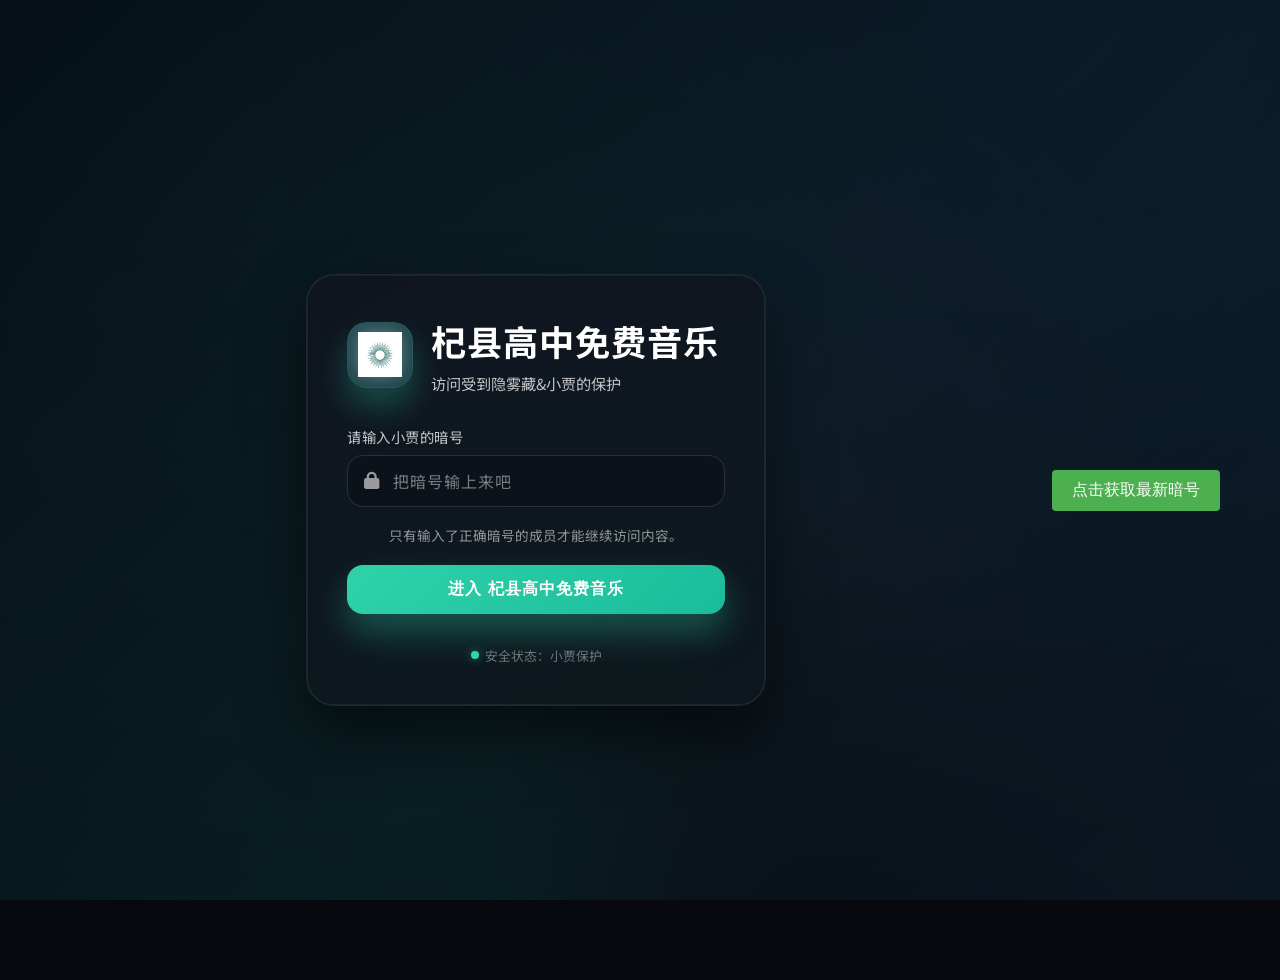
==== login.html @ 3e8d7c21 "s" ====
<!DOCTYPE html>
<html lang="zh-CN" class="login-page-root">
<head>
  <meta charset="UTF-8">
  <meta name="viewport" content="width=device-width, initial-scale=1.0, maximum-scale=1.0, user-scalable=no">
  <title>登录 - 杞县高中免费音乐</title>
  <link rel="icon" type="image/svg+xml" href="/favicon.svg">
  <link rel="icon" type="image/png" sizes="32x32" href="/favicon.png">
  <link rel="apple-touch-icon" sizes="180x180" href="/favicon.png">
  <link rel="preconnect" href="https://fonts.googleapis.com">
  <link rel="preconnect" href="https://fonts.gstatic.com" crossorigin>
  <link href="https://fonts.googleapis.com/css2?family=Noto+Sans+SC:wght@300;400;500;700&display=swap" rel="stylesheet">
  <link rel="stylesheet" href="https://cdnjs.cloudflare.com/ajax/libs/font-awesome/6.5.2/css/all.min.css">
  <link rel="stylesheet" href="css/style.css">
  <script>
    (function () {
      const ua = navigator.userAgent || "";
      const isMobileUA = /android|iphone|ipad|ipod|mobile|blackberry|phone|opera mini|windows phone/i.test(ua);
      const isSmallScreen = typeof window.matchMedia === "function" && window.matchMedia("(max-width: 820px)").matches;
      const isMobile = isMobileUA || isSmallScreen;
      window.__SOLARA_IS_MOBILE = isMobile;
      if (!isMobile) {
        document.documentElement.classList.add("desktop-view");
        const desktopLink = document.createElement("link");
        desktopLink.rel = "stylesheet";
        desktopLink.href = "css/desktop.css";
        desktopLink.id = "desktopStylesheet";
        document.head.appendChild(desktopLink);
        return;
      }
      document.documentElement.classList.add("mobile-view");
      const link = document.createElement("link");
      link.rel = "stylesheet";
      link.href = "css/mobile.css";
      link.id = "mobileStylesheet";
      document.head.appendChild(link);
      const setViewportUnit = () => {
        const viewportHeight = window.visualViewport ? window.visualViewport.height : window.innerHeight;
        if (typeof viewportHeight === "number" && !Number.isNaN(viewportHeight)) {
          document.documentElement.style.setProperty("--mobile-vh", `${viewportHeight}px`);
        }
      };
      const updateLoginLayout = () => {
        const body = document.body;
        const viewport = window.visualViewport;
        const rawWidth = viewport ? viewport.width : window.innerWidth;
        const hasNumericWidth = typeof rawWidth === "number" && !Number.isNaN(rawWidth);
        const fallbackWidth = window.innerWidth || document.documentElement.clientWidth || 0;
        const width = hasNumericWidth ? rawWidth : fallbackWidth;
        const orientationQuery = typeof window.matchMedia === "function" ? window.matchMedia("(orientation: portrait)") : null;
        const isPortrait = orientationQuery ? orientationQuery.matches : window.innerHeight >= window.innerWidth;
        const isNarrow = width <= 820;
        if (body) {
          body.classList.toggle("portrait-mobile", Boolean(isPortrait && isNarrow));
        }
        let scale = 1;
        if (width) {
          if (isPortrait && width < 430) {
            scale = Math.min(1, Math.max(0.8, width / 430));
          } else if (!isPortrait && width < 540) {
            scale = Math.min(1, Math.max(0.85, width / 540));
          }
        }
        document.documentElement.style.setProperty("--login-scale", scale.toFixed(4));
      };
      const handleLayoutChange = () => {
        setViewportUnit();
        updateLoginLayout();
      };
      const applyBodyClass = () => {
        if (document.body) {
          document.body.classList.add("mobile-view");
        }
        handleLayoutChange();
      };
      if (document.readyState === "loading") {
        document.addEventListener("DOMContentLoaded", applyBodyClass, { once: true });
      } else {
        applyBodyClass();
      }
      window.addEventListener("resize", handleLayoutChange);
      window.addEventListener("orientationchange", handleLayoutChange);
      if (window.visualViewport) {
        window.visualViewport.addEventListener("resize", handleLayoutChange);
        window.visualViewport.addEventListener("scroll", handleLayoutChange);
      }
      handleLayoutChange();
    })();
  </script>
  <style>
    :root {
      --login-scale: 1;
    }

    html.login-page-root {
      min-height: var(--mobile-vh, 100dvh);
      height: auto;
    }

    html.login-page-root,
    body.login-page {
      overflow-x: hidden;
    }

    html.login-page-root.mobile-view {
      height: auto;
      overflow-y: auto;
    }

    body.login-page {
      position: relative;
      margin: 0;
      padding: clamp(16px, 4vw, 40px);
      font-family: 'Noto Sans SC', 'Segoe UI', Arial, sans-serif;
      display: flex;
      justify-content: center !important;
      align-items: center !important;
      min-height: var(--mobile-vh, 100dvh);
      color: var(--text-color);
      background: radial-gradient(circle at 20% 20%, rgba(26, 188, 156, 0.35), transparent 55%),
                  radial-gradient(circle at 80% 0%, rgba(52, 152, 219, 0.28), transparent 50%),
                  #07090f;
      overflow-x: hidden;
      overflow-y: auto;
    }

    body.login-page.mobile-view {
      position: static;
      inset: auto;
      width: auto;
      height: auto;
      min-height: var(--mobile-vh, 100dvh);
      padding: calc(env(safe-area-inset-top, 0px) + clamp(18px, 6vw, 32px))
               clamp(18px, 6vw, 32px)
               calc(env(safe-area-inset-bottom, 0px) + clamp(24px, 7vw, 36px));
      display: flex;
      flex-direction: column;
      justify-content: center;
      align-items: center;
      overflow-y: auto;
    }

    body.login-page.mobile-view.portrait-mobile {
      padding: calc(env(safe-area-inset-top, 0px) + clamp(20px, 8vw, 32px))
               clamp(18px, 7vw, 28px)
               calc(env(safe-area-inset-bottom, 0px) + clamp(26px, 9vw, 38px));
    }

    body.login-page.mobile-view .background-stage {
      display: block;
    }

    .background-stage {
      position: fixed;
      inset: 0;
      width: 100%;
      max-width: 100vw;
      box-sizing: border-box;
      overflow: hidden;
      pointer-events: none;
      z-index: -2;
    }

    .background-stage__layer {
      position: absolute;
      inset: -40% -20%;
      filter: blur(110px);
      opacity: 0.8;
      transform: rotate(5deg);
      background: conic-gradient(from 180deg,
        rgba(26, 188, 156, 0.55),
        rgba(64, 224, 208, 0.35),
        rgba(52, 152, 219, 0.4),
        rgba(17, 17, 23, 0.8));
      animation: auroraShift 18s ease-in-out infinite alternate;
    }

    .background-stage__layer::after {
      content: "";
      position: absolute;
      inset: 20% 18% 15% 25%;
      border-radius: 50%;
      background: radial-gradient(circle, rgba(255, 255, 255, 0.18), transparent 60%);
      animation: pulse 12s ease-in-out infinite;
    }

    .background-stage__overlay {
      position: absolute;
      inset: 0;
      background: linear-gradient(135deg, rgba(5, 10, 18, 0.92) 0%, rgba(8, 17, 24, 0.65) 100%);
      z-index: 1;
    }

    @keyframes auroraShift {
      0% { transform: translateY(-5%) rotate(8deg) scale(1.1); }
      50% { transform: translateY(3%) rotate(2deg) scale(1.05); }
      100% { transform: translateY(-2%) rotate(-4deg) scale(1.12); }
    }

    @keyframes pulse {
      0%, 100% { opacity: 0.45; transform: scale(1); }
      50% { opacity: 0.8; transform: scale(1.1); }
    }

    .login-shell {
      position: relative;
      width: min(460px, 100%);
      z-index: 2;
      display: flex;
      align-items: center;
      justify-content: center;
      margin-inline: auto;
      min-height: calc(var(--mobile-vh, 100dvh) - env(safe-area-inset-top, 0px) - env(safe-area-inset-bottom, 0px));
    }

    html.desktop-view .login-shell {
      min-height: auto;
    }

    body.login-page.mobile-view .login-shell {
      width: 100%;
      max-width: 440px;
      padding: 0;
      min-height: auto;
      flex: 1 1 auto;
    }

    body.login-page.mobile-view.portrait-mobile .login-shell {
      min-height: auto;
    }

    .login-container {
      background: linear-gradient(160deg, rgba(17, 21, 32, 0.9) 0%, rgba(14, 24, 29, 0.78) 100%);
      border-radius: 28px;
      padding: clamp(28px, 5vw, 40px);
      border: 1px solid rgba(255, 255, 255, 0.08);
      box-shadow:
        0 30px 60px rgba(0, 0, 0, 0.55),
        inset 0 0 0 1px rgba(255, 255, 255, 0.05);
      display: flex;
      flex-direction: column;
      gap: clamp(20px, 4vw, 32px);
      backdrop-filter: blur(18px);
      -webkit-backdrop-filter: blur(18px);
      color: #f2f6f9;
      width: 100%;
      box-sizing: border-box;
      transform: scale(var(--login-scale));
      transform-origin: center;
      transition: transform 0.25s ease;
      will-change: transform;
      margin-inline: auto;
    }

    body.login-page.mobile-view.portrait-mobile .login-container {
      justify-content: center;
    }

    .login-header {
      display: flex;
      align-items: center;
      gap: 18px;
    }

    .logo-circle {
      width: 64px;
      height: 64px;
      border-radius: 20px;
      background: linear-gradient(145deg, rgba(34, 48, 63, 0.85), rgba(22, 36, 48, 0.95));
      border: 1px solid rgba(82, 233, 210, 0.25);
      display: flex;
      align-items: center;
      justify-content: center;
      box-shadow:
        0 18px 32px rgba(51, 211, 175, 0.28),
        inset 0 0 18px rgba(82, 233, 210, 0.22);
      overflow: hidden;
    }

    .logo-circle img {
      width: 70%;
      height: 70%;
      object-fit: contain;
      filter: brightness(0) invert(1) drop-shadow(0 0 10px rgba(146, 255, 236, 0.6));
    }

    .title-group {
      display: flex;
      flex-direction: column;
      gap: 6px;
    }

    .login-title {
      font-size: clamp(1.9rem, 3vw, 2.2rem);
      font-weight: 700;
      margin: 0;
      letter-spacing: 1px;
      color: #ffffff;
    }

    .login-desc {
      margin: 0;
      color: rgba(255, 255, 255, 0.75);
      font-size: 0.95rem;
    }

    .login-form {
      display: flex;
      flex-direction: column;
      gap: 18px;
    }

    .field {
      display: flex;
      flex-direction: column;
      gap: 8px;
    }

    .field-label {
      font-size: 0.9rem;
      letter-spacing: 0.5px;
      color: rgba(255, 255, 255, 0.76);
    }

    .input-wrapper {
      position: relative;
      display: flex;
      align-items: center;
      background: rgba(12, 18, 24, 0.75);
      border: 1px solid rgba(255, 255, 255, 0.12);
      border-radius: 16px;
      padding: 12px 16px;
      transition: border-color 0.3s ease, box-shadow 0.3s ease;
    }

    .input-wrapper:focus-within {
      border-color: rgba(51, 211, 175, 0.8);
      box-shadow: 0 0 0 3px rgba(51, 211, 175, 0.18);
    }

    .input-wrapper i {
      color: rgba(255, 255, 255, 0.58);
      font-size: 1.1rem;
      margin-right: 12px;
    }

    .login-form input {
      flex: 1;
      background: transparent;
      border: none;
      outline: none;
      color: #ffffff;
      font-size: 1rem;
      font-family: inherit;
      letter-spacing: 1px;
    }

    .login-form input::placeholder {
      color: rgba(255, 255, 255, 0.45);
    }

    .login-hint {
      margin: 0;
      font-size: 0.85rem;
      color: rgba(255, 255, 255, 0.55);
      line-height: 1.6;
      text-align: center;
    }

    .login-form button {
      padding: 14px 18px;
      border: none;
      border-radius: 16px;
      background: linear-gradient(135deg, #2fd2a8, #1abc9c);
      color: #ffffff;
      font-size: 1rem;
      font-weight: 600;
      letter-spacing: 1px;
      text-transform: uppercase;
      cursor: pointer;
      transition: transform 0.25s ease, box-shadow 0.25s ease, background 0.3s ease;
      box-shadow: 0 18px 35px rgba(42, 201, 165, 0.35);
    }

    .login-form button:hover {
      transform: translateY(-2px);
      box-shadow: 0 22px 40px rgba(42, 201, 165, 0.45);
    }

    .login-form button:active {
      transform: translateY(0);
      box-shadow: 0 14px 28px rgba(42, 201, 165, 0.35);
    }

    .login-footer {
      display: flex;
      justify-content: center;
      align-items: center;
      font-size: 0.8rem;
      color: rgba(255, 255, 255, 0.4);
      text-align: center;
    }

    .login-footer .status-dot {
      display: inline-flex;
      width: 8px;
      height: 8px;
      border-radius: 50%;
      background: #33d3af;
      box-shadow: 0 0 10px rgba(51, 211, 175, 0.5);
    }

    .login-footer .status-message {
      display: inline-flex;
      align-items: center;
      gap: 6px;
    }

    @media (max-width: 768px) {
      body.login-page {
        padding: clamp(16px, 4vw, 24px);
      }

      .login-container {
        border-radius: 22px;
        padding: clamp(24px, 6vw, 32px);
        gap: 22px;
      }

      .login-header {
        gap: 14px;
      }

      .logo-circle {
        width: 56px;
        height: 56px;
      }

      .login-footer {
        flex-direction: column;
        align-items: center;
        gap: 8px;
      }
    }

    @media (max-width: 480px) {
      body.login-page {
        padding: clamp(16px, 7vw, 24px);
      }

      body.login-page.mobile-view {
        padding: calc(env(safe-area-inset-top, 0px) + clamp(16px, 7vw, 24px))
                 clamp(16px, 7vw, 24px)
                 calc(env(safe-area-inset-bottom, 0px) + clamp(22px, 8vw, 30px));
      }

      body.login-page .login-shell {
        width: 100%;
        max-width: 420px;
      }

      body.login-page .login-container {
        padding: clamp(24px, 7vw, 32px);
      }

      .login-footer {
        flex-direction: column;
        align-items: center;
        gap: 10px;
      }
    }
  </style>
</head>
<body class="login-page">
  <div class="background-stage">
    <div class="background-stage__layer"></div>
    <div class="background-stage__overlay"></div>
  </div>
  <main class="login-shell">
    <section class="login-container">
      <header class="login-header">
        <div class="logo-circle" aria-hidden="true">
          <img src="/favicon.svg" alt="">
        </div>
        <div class="title-group">
          <h1 class="login-title">杞县高中免费音乐</h1>
          <p class="login-desc">访问受到隐雾藏&小贾的保护</p>
        </div>
      </header>
      <form class="login-form" id="login-form">
        <div class="field">
          <label for="password" class="field-label">请输入小贾的暗号</label>
          <div class="input-wrapper">
            <i class="fa-solid fa-lock" aria-hidden="true"></i>
            <input type="password" id="password" placeholder="把暗号输上来吧" autocomplete="current-password" required
              oninput="this.value = this.value.replace(/[^\x00-\x7F]/g, '')">
          </div>
        </div>
        <p class="login-hint">只有输入了正确暗号的成员才能继续访问内容。</p>
        <button type="submit">进入 杞县高中免费音乐</button>
      </form>
      <footer class="login-footer" aria-live="polite">
        <span class="status-message"><span class="status-dot" aria-hidden="true"></span>安全状态：小贾保护</span>
      </footer>
    </section>
  </main>
  <div style="text-align: center; margin: 20px;">
    <button onclick="window.location.href='https://file.52bin.cn/img/ID26/202605/69f49f9401ad0.png'" style="background-color: #4CAF50; color: white; border: none; padding: 10px 20px; font-size: 16px; border-radius: 4px; cursor: pointer;">点击获取最新暗号</button>
  </div>
  <div id="notification" class="notification" role="status" aria-live="polite"></div>
  <script>
    (function () {
      const storedExpiry = localStorage.getItem("authExpiry");
      if (storedExpiry) {
        localStorage.removeItem("authExpiry");
      }
    })();
    const notification = document.getElementById("notification");
    let notificationTimer;
    const showNotification = (message, type = "success") => {
      if (!notification) {
        if (typeof window.alert === "function") {
          window.alert(message);
        }
        return;
      }
      notification.textContent = message;
      notification.className = `notification ${type}`;
      notification.classList.add("show");
      if (notificationTimer) {
        clearTimeout(notificationTimer);
      }
      notificationTimer = window.setTimeout(() => {
        notification.classList.remove("show");
      }, 3000);
    };
    document.getElementById("login-form")?.addEventListener("submit", async (event) => {
      event.preventDefault();
      const pwdInput = document.getElementById("password");
      const password = pwdInput instanceof HTMLInputElement ? pwdInput.value : "";
      try {
        const response = await fetch("/api/login", {
          method: "POST",
          headers: { "Content-Type": "application/json" },
          credentials: "include",
          body: JSON.stringify({ password }),
        });
        if (response.ok) {
          window.location.href = "/";
          return;
        }
        showNotification("小贾问：呕~ 密码错了，再想想！", "error");
      } catch (error) {
        console.error(error);
        showNotification("隐雾藏警告：糟糕~ 登录出错了，稍后再试吧！", "error");
      }
    });
  </script>
</body>
</html>
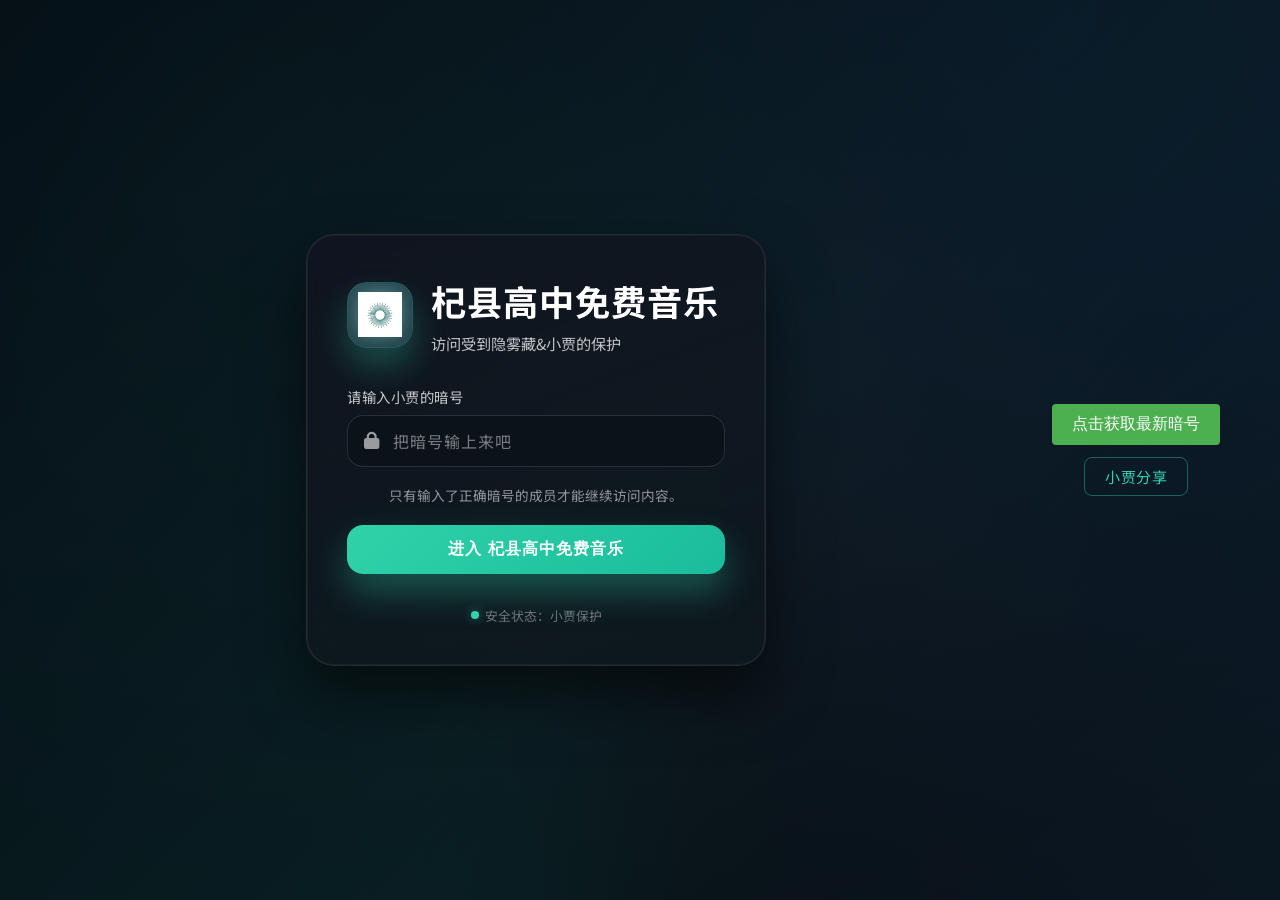
==== commit a3221b2e: "feat: 登录页添加'小贾分享'跳转链接" ====
--- a/login.html
+++ b/login.html
@@ -469,6 +469,26 @@
         gap: 10px;
       }
     }
+
+    .login-share-link {
+      display: inline-block;
+      color: #33d3af;
+      font-size: 15px;
+      text-decoration: none;
+      border: 1px solid rgba(51, 211, 175, 0.4);
+      padding: 8px 20px;
+      border-radius: 8px;
+      transition: all 0.3s ease;
+      font-family: inherit;
+      letter-spacing: 0.5px;
+    }
+
+    .login-share-link:hover {
+      background: rgba(51, 211, 175, 0.12);
+      border-color: rgba(51, 211, 175, 0.8);
+      box-shadow: 0 0 14px rgba(51, 211, 175, 0.25);
+      color: #5ee6c4;
+    }
   </style>
 </head>
 <body class="login-page">
@@ -504,8 +524,9 @@
       </footer>
     </section>
   </main>
-  <div style="text-align: center; margin: 20px;">
+  <div style="text-align: center; margin: 20px; display: flex; flex-direction: column; align-items: center; gap: 12px;">
     <button onclick="window.location.href='https://file.52bin.cn/img/ID26/202605/69f49f9401ad0.png'" style="background-color: #4CAF50; color: white; border: none; padding: 10px 20px; font-size: 16px; border-radius: 4px; cursor: pointer;">点击获取最新暗号</button>
+    <a href="https://share.feijipan.com/s/8QyMy0js" target="_blank" rel="noopener" class="login-share-link">小贾分享</a>
   </div>
   <div id="notification" class="notification" role="status" aria-live="polite"></div>
   <script>
--- a/css/style.css
+++ b/css/style.css
@@ -0,0 +1,3785 @@
+:root {
+    --font-main: 'Noto Sans SC', 'Segoe UI', Arial, sans-serif;
+    --bg-gradient: linear-gradient(140deg, #e0f5e9 0%, #c6f0e0 35%, #a3e4d7 100%);
+    --bg-gradient-next: var(--bg-gradient);
+    --container-bg: rgba(255, 255, 255, 0.6);
+    --container-shadow: rgba(0, 0, 0, 0.1);
+    --backdrop-blur: 12px;
+    --text-color: #2c3e50;
+    --text-secondary-color: #7f8c8d;
+    --primary-color: #1abc9c;
+    --primary-color-dark: #12836d;
+    --warning-color: #e74c3c;
+    --success-color: #2ecc71;
+    --success-color-hover: #27ae60;
+    --item-hover-bg: rgba(26, 188, 156, 0.1);
+    --item-current-bg: rgba(26, 188, 156, 0.2);
+    --item-current-text: var(--primary-color);
+    --border-color: rgba(0, 0, 0, 0.1);
+    --lyrics-highlight-bg: rgba(46, 204, 113, 0.12);
+    --lyrics-highlight-text: #1e9f78;
+    --lyrics-highlight-shadow: rgba(46, 204, 113, 0.18);
+    --component-bg: rgba(255, 255, 255, 0.5);
+    --scrollbar-thumb-bg: rgba(0, 0, 0, 0.2);
+    --scrollbar-track-bg: transparent;
+}
+
+.dark-mode {
+    --bg-gradient: linear-gradient(135deg, #0b1d1b 0%, #0f2f2c 45%, #123c36 100%);
+    --container-bg: rgba(30, 30, 30, 0.6);
+    --container-shadow: rgba(0, 0, 0, 0.3);
+    --text-color: #ecf0f1;
+    --text-secondary-color: #95a5a6;
+    --primary-color: #1abc9c;
+    --primary-color-dark: #17a589;
+    --item-hover-bg: rgba(26, 188, 156, 0.1);
+    --item-current-bg: rgba(26, 188, 156, 0.2);
+    --border-color: rgba(255, 255, 255, 0.15);
+    --lyrics-highlight-bg: rgba(26, 188, 156, 0.12);
+    --lyrics-highlight-text: #34d1b6;
+    --component-bg: rgba(44, 44, 44, 0.5);
+    --scrollbar-thumb-bg: rgba(255, 255, 255, 0.2);
+    --success-color-hover: #1f8a4f;
+}
+
+.dark-mode .source-menu {
+    background: rgba(44, 44, 44, 0.95);
+    border-color: var(--primary-color);
+}
+
+.dark-mode .source-option {
+    color: #ecf0f1;
+}
+
+.dark-mode .source-option:hover,
+.dark-mode .source-option.active {
+    color: #ffffff;
+}
+
+::-webkit-scrollbar { width: 6px; }
+::-webkit-scrollbar-track { background: var(--scrollbar-track-bg); }
+::-webkit-scrollbar-thumb { background: var(--scrollbar-thumb-bg); border-radius: 3px; }
+::-webkit-scrollbar-thumb:hover { background: var(--primary-color); }
+
+body {
+    font-family: var(--font-main);
+    display: flex;
+    justify-content: center;
+    align-items: center;
+    min-height: 100dvh;
+    margin: 0;
+    padding: 20px;
+    box-sizing: border-box;
+    color: var(--text-color);
+    transition: color 0.5s;
+    background-color: #0f0f0f;
+}
+
+.background-stage {
+    position: fixed;
+    inset: 0;
+    width: 100%;
+    max-width: 100vw;
+    box-sizing: border-box;
+    pointer-events: none;
+    z-index: -2;
+    overflow: hidden;
+}
+
+.background-stage__layer {
+    position: absolute;
+    inset: 0;
+    background-attachment: fixed;
+    background-size: cover;
+    background-position: center;
+    filter: saturate(105%);
+}
+
+.background-stage__layer--base {
+    background-image: var(--bg-gradient);
+}
+
+.background-stage__layer--transition {
+    background-image: var(--bg-gradient-next);
+    opacity: 0;
+    transition: opacity 0.85s ease;
+}
+
+body.background-transitioning .background-stage__layer--transition {
+    opacity: 1;
+}
+
+/* 16:9 容器布局 */
+.container {
+    width: min(1200px, 100%);
+    margin: 0 auto;
+    background: linear-gradient(135deg, rgba(255, 255, 255, 0.95), rgba(255, 255, 255, 0.85));
+    backdrop-filter: blur(24px);
+    -webkit-backdrop-filter: blur(24px);
+    border-radius: 28px;
+    padding: 30px;
+    box-shadow: 
+        0 25px 80px rgba(0, 0, 0, 0.12),
+        0 0 0 1px rgba(255, 255, 255, 0.5),
+        inset 0 1px 0 rgba(255, 255, 255, 0.8);
+    border: none;
+    aspect-ratio: 16/9;
+    height: 80vh;
+    max-height: 700px;
+    display: grid;
+    grid-template-areas:
+        "header header header"
+        "search search search"
+        "cover playlist lyrics"
+        "co-listen co-listen co-listen"
+        "controls controls controls";
+    grid-template-rows: auto auto 1fr auto 80px;
+    grid-template-columns: 300px 1fr 1fr;
+    gap: 20px;
+    transition: all 0.5s cubic-bezier(0.4, 0, 0.2, 1);
+    overflow: visible;
+    position: relative;
+}
+
+.dark-mode .container {
+    background: linear-gradient(135deg, rgba(30, 30, 30, 0.95), rgba(20, 20, 20, 0.85));
+    box-shadow: 
+        0 25px 80px rgba(0, 0, 0, 0.35),
+        0 0 0 1px rgba(255, 255, 255, 0.1),
+        inset 0 1px 0 rgba(255, 255, 255, 0.05);
+}
+
+/* 搜索模式下的容器布局 */
+.container.search-mode {
+    grid-template-areas: 
+        "header header header"
+        "search search search"
+        "search search search"
+        "co-listen co-listen co-listen"
+        "controls controls controls";
+}
+
+.header { 
+    grid-area: header;
+    text-align: center; 
+    position: relative; 
+    padding: 0;
+}
+.header-top {
+    display: flex;
+    align-items: center;
+    justify-content: center;
+    gap: 12px;
+    position: relative;
+}
+.header h1 { 
+    margin: 0; 
+    font-size: 2.2em; 
+    font-weight: 700; 
+    color: var(--primary-color); 
+    letter-spacing: 1px;
+    background: linear-gradient(135deg, var(--primary-color), var(--primary-color-dark));
+    -webkit-background-clip: text;
+    -webkit-text-fill-color: transparent;
+    background-clip: text;
+}
+.header .warning { 
+    color: var(--text-secondary-color); 
+    font-size: 0.9em; 
+    margin-top: 8px; 
+    font-style: italic;
+    opacity: 0.8;
+}
+
+/* 搜索区域样式 - 增强动效 */
+.search-area {
+    grid-area: search;
+    background: var(--component-bg);
+    border-radius: 16px;
+    padding: 20px;
+    border: 1px solid var(--border-color);
+    position: relative;
+    transition: all 0.5s cubic-bezier(0.4, 0, 0.2, 1);
+    z-index: 1;
+    overflow: visible;
+    display: flex;
+    flex-direction: column;
+}
+
+.search-area *,
+.search-area *::before,
+.search-area *::after {
+    box-sizing: border-box;
+}
+
+/* 搜索模式下的搜索区域 */
+.container.search-mode .search-area {
+    background: var(--component-bg);
+    backdrop-filter: blur(20px);
+    -webkit-backdrop-filter: blur(20px);
+    box-shadow: 0 10px 40px rgba(0,0,0,0.2);
+    border: 2px solid var(--primary-color);
+    z-index: 10;
+}
+
+.search-container {
+    display: flex;
+    gap: 10px;
+    align-items: center;
+    margin-bottom: 15px;
+    flex-shrink: 0;
+}
+
+.search-input {
+    flex: 1;
+    padding: 12px 16px;
+    border: 2px solid var(--border-color);
+    border-radius: 12px;
+    background: var(--component-bg);
+    color: var(--text-color);
+    font-size: 16px;
+    font-family: inherit;
+    outline: none;
+    transition: all 0.3s ease;
+}
+
+.search-input:focus {
+    border-color: var(--primary-color);
+    box-shadow: 0 0 0 3px rgba(26, 188, 156, 0.12);
+}
+
+.source-select-wrapper {
+    position: relative;
+    flex-shrink: 0;
+}
+
+.source-select-btn {
+    display: flex;
+    align-items: center;
+    justify-content: space-between;
+    gap: 8px;
+    padding: 12px 18px;
+    border: 1px solid var(--border-color);
+    border-radius: 12px;
+    background: var(--component-bg);
+    color: var(--text-color);
+    font-size: 16px;
+    font-family: inherit;
+    font-weight: 500;
+    cursor: pointer;
+    transition: all 0.25s ease;
+    min-width: 150px;
+    position: relative;
+    box-shadow: none;
+}
+
+.source-select-btn:hover,
+.source-select-btn.active {
+    border-color: var(--primary-color);
+    color: var(--primary-color);
+    box-shadow: 0 10px 24px rgba(26, 188, 156, 0.2);
+    background: var(--component-bg);
+}
+
+.source-select-btn:focus-visible {
+    outline: none;
+    box-shadow: 0 0 0 3px rgba(26, 188, 156, 0.18);
+}
+
+.source-select-btn .caret-icon {
+    font-size: 0.8em;
+    transition: transform 0.25s ease;
+}
+
+.source-select-btn.active .caret-icon {
+    transform: rotate(-180deg);
+}
+
+.source-menu {
+    position: absolute;
+    top: calc(100% + 10px);
+    left: 0;
+    right: auto;
+    bottom: auto;
+    background: rgba(255, 255, 255, 0.95);
+    border-radius: 12px;
+    box-shadow: 0 12px 30px rgba(0,0,0,0.18);
+    border: 1px solid var(--border-color);
+    box-sizing: border-box;
+    min-width: 100%;
+    max-height: 320px;
+    overflow-y: auto;
+    overflow-x: hidden;
+    opacity: 0;
+    visibility: hidden;
+    transform: translateY(-10px);
+    transition: opacity 0.18s ease, transform 0.18s ease;
+    backdrop-filter: blur(12px);
+    -webkit-backdrop-filter: blur(12px);
+    z-index: 100000;
+    pointer-events: none;
+}
+
+.source-menu.show {
+    opacity: 1;
+    visibility: visible;
+    transform: translateY(0);
+    pointer-events: auto;
+}
+
+.source-menu.open-upwards {
+    top: auto;
+    bottom: calc(100% + 10px);
+    transform-origin: bottom center;
+}
+
+.source-menu.open-downwards {
+    top: calc(100% + 10px);
+    bottom: auto;
+    transform-origin: top center;
+}
+
+.source-option {
+    display: flex;
+    align-items: center;
+    justify-content: space-between;
+    gap: 12px;
+    padding: 12px 16px;
+    font-size: 0.95em;
+    color: var(--text-color);
+    cursor: pointer;
+    transition: all 0.2s ease;
+    background: transparent;
+}
+
+.source-option:hover,
+.source-option.active {
+    background: var(--primary-color);
+    color: #ffffff;
+}
+
+.source-option i {
+    font-size: 0.85em;
+    opacity: 0.6;
+}
+
+.source-option.active i {
+    opacity: 1;
+}
+
+.search-btn {
+    background: var(--primary-color);
+    color: white;
+    border: none;
+    border-radius: 12px;
+    padding: 12px 20px;
+    cursor: pointer;
+    font-size: 16px;
+    transition: all 0.2s ease;
+    display: flex;
+    align-items: center;
+    gap: 8px;
+}
+
+.search-btn:hover {
+    background: var(--primary-color-dark);
+    transform: translateY(-1px);
+}
+
+.search-btn:disabled {
+    background: var(--text-secondary-color);
+    cursor: not-allowed;
+    transform: none;
+}
+
+/* 搜索结果区域 - 增强动效 */
+.search-results {
+    max-height: 0;
+    overflow: hidden;
+    border-top: 1px solid var(--border-color);
+    margin-top: 15px;
+    margin-left: -20px;
+    margin-right: -20px;
+    margin-bottom: -20px;
+    padding-top: 0;
+    padding-left: 20px;
+    padding-right: 20px;
+    position: relative;
+    z-index: 1;
+    transition: all 0.5s cubic-bezier(0.4, 0, 0.2, 1);
+    opacity: 0;
+    border-radius: 0 0 14px 14px;
+    flex: 1;
+    min-height: 0;
+    display: flex;
+    flex-direction: column;
+    gap: 12px;
+}
+
+.search-results-toolbar {
+    display: flex !important;
+    justify-content: flex-end;
+    align-items: center;
+    gap: 8px;
+    padding-top: 12px;
+    padding-bottom: 12px;
+    position: sticky;
+    top: 0;
+    z-index: 2;
+    background: none;
+}
+
+.import-dropdown {
+    position: relative;
+    display: inline-flex;
+    align-items: stretch;
+    z-index: 20000;
+}
+
+.import-selected-btn {
+    display: inline-flex;
+    flex-direction: row;
+    align-items: center;
+    gap: 6px;
+    writing-mode: horizontal-tb;
+    white-space: nowrap;
+}
+
+.import-dropdown-caret {
+    font-size: 12px;
+}
+
+.import-dropdown-menu {
+    position: absolute;
+    top: calc(100% + 4px);
+    right: 0;
+    background: rgba(255, 255, 255, 0.98);
+    border: 1px solid var(--border-color);
+    border-radius: 8px;
+    box-shadow: 0 8px 24px rgba(0, 0, 0, 0.18);
+    padding: 6px 0;
+    min-width: 160px;
+    z-index: 20000;
+    pointer-events: auto;
+}
+
+.dark-mode .import-dropdown-menu {
+    background: rgba(28, 28, 28, 0.98);
+    border-color: rgba(255, 255, 255, 0.12);
+    box-shadow: 0 10px 28px rgba(0, 0, 0, 0.45);
+}
+
+.import-dropdown-menu[hidden] {
+    display: none;
+}
+
+.import-dropdown-item {
+    width: 100%;
+    padding: 8px 14px;
+    background: transparent;
+    border: none;
+    text-align: left;
+    font-size: 14px;
+    color: var(--text-primary-color);
+    cursor: pointer;
+    transition: background-color 0.2s ease;
+}
+
+.import-dropdown-item:hover {
+    background: var(--item-hover-bg);
+}
+
+.search-results-list {
+    display: flex;
+    flex-direction: column;
+    flex: 1;
+    min-height: 0;
+}
+
+/* 搜索模式下的搜索结果 */
+.container.search-mode .search-results {
+    max-height: none;
+    height: 100%;
+    padding-top: 15px;
+    padding-bottom: 20px;
+    opacity: 1;
+    overflow-y: auto;
+    overflow-x: hidden;
+}
+
+.search-result-item {
+    display: flex;
+    justify-content: space-between;
+    align-items: center;
+    padding: 12px 16px;
+    border-radius: 12px;
+    cursor: pointer;
+    transition: all 0.3s ease;
+    margin-bottom: 8px;
+    background: rgba(255, 255, 255, 0.3);
+    backdrop-filter: blur(10px);
+    -webkit-backdrop-filter: blur(10px);
+    border: 1px solid rgba(255, 255, 255, 0.2);
+    transform: translateY(20px);
+    opacity: 0;
+    animation: slideInUp 0.4s ease forwards;
+    gap: 14px;
+}
+
+.search-result-item:nth-child(1) { animation-delay: 0.1s; }
+.search-result-item:nth-child(2) { animation-delay: 0.15s; }
+.search-result-item:nth-child(3) { animation-delay: 0.2s; }
+.search-result-item:nth-child(4) { animation-delay: 0.25s; }
+.search-result-item:nth-child(5) { animation-delay: 0.3s; }
+
+@keyframes slideInUp {
+    to {
+        transform: translateY(0);
+        opacity: 1;
+    }
+}
+
+.search-result-item:hover:not(.selected) {
+    background: var(--item-hover-bg);
+    transform: translateY(-2px);
+    box-shadow: 0 8px 25px rgba(0,0,0,0.15);
+}
+
+.search-result-item.selected {
+    background: var(--item-current-bg);
+    border-color: var(--primary-color);
+    box-shadow: 0 12px 28px rgba(26, 188, 156, 0.25);
+    transform: translateY(0);
+}
+
+.search-result-item.selected .search-result-title {
+    color: var(--primary-color);
+}
+
+.search-result-item.selected .search-result-select {
+    border-color: var(--primary-color);
+    background: var(--primary-color);
+    color: #ffffff;
+    box-shadow: 0 6px 16px rgba(26, 188, 156, 0.35);
+}
+
+.search-result-item.selected .search-result-select i {
+    opacity: 1;
+    transform: scale(1);
+}
+
+.search-result-select {
+    width: 26px;
+    height: 26px;
+    border-radius: 50%;
+    border: 1px solid rgba(255, 255, 255, 0.4);
+    background: rgba(255, 255, 255, 0.65);
+    color: transparent;
+    display: inline-flex;
+    align-items: center;
+    justify-content: center;
+    flex-shrink: 0;
+    transition: all 0.2s ease;
+    cursor: pointer;
+    box-shadow: 0 4px 12px rgba(0, 0, 0, 0.08);
+}
+
+.search-result-select i {
+    opacity: 0;
+    transform: scale(0.6);
+    transition: all 0.2s ease;
+    pointer-events: none;
+}
+
+.search-result-select:focus-visible {
+    outline: none;
+    box-shadow: 0 0 0 3px rgba(26, 188, 156, 0.35);
+}
+
+.search-result-item .search-result-select:hover {
+    border-color: var(--primary-color);
+}
+
+.search-result-info {
+    flex: 1;
+    min-width: 0;
+}
+
+.search-result-title {
+    font-weight: 600;
+    color: var(--text-color);
+    white-space: nowrap;
+    overflow: hidden;
+    text-overflow: ellipsis;
+    font-size: 15px;
+    margin-bottom: 4px;
+}
+
+.search-result-artist {
+    font-size: 13px;
+    color: var(--text-secondary-color);
+    white-space: nowrap;
+    overflow: hidden;
+    text-overflow: ellipsis;
+}
+
+.search-result-actions {
+    display: flex;
+    gap: 8px;
+    margin-left: 15px;
+}
+
+.search-result-actions .action-btn {
+    width: 32px;
+    height: 32px;
+    padding: 0;
+    border-radius: 8px;
+    justify-content: center;
+    font-size: 14px;
+    gap: 0;
+    border: 1px solid rgba(255, 255, 255, 0.6);
+}
+
+.search-result-actions .action-btn i {
+    margin: 0;
+}
+
+.search-result-actions .action-btn.favorite {
+    background: #ff4d67;
+    color: #ffffff;
+    border-color: rgba(255, 77, 103, 0.65);
+    box-shadow: 0 6px 16px rgba(255, 77, 103, 0.3);
+}
+
+.search-result-actions .action-btn.favorite.is-active {
+    filter: brightness(1.05);
+}
+
+.search-result-actions .action-btn.favorite:hover {
+    color: #ffffff;
+    filter: brightness(1.05);
+}
+
+.search-result-actions .action-btn.play {
+    border-color: rgba(26, 188, 156, 0.45);
+}
+
+.search-result-actions .action-btn.download {
+    border-color: rgba(46, 204, 113, 0.55);
+    box-shadow: 0 6px 16px rgba(46, 204, 113, 0.28);
+}
+
+
+.import-selected-btn {
+    display: inline-flex;
+    flex-direction: row;
+    align-items: center;
+    gap: 6px;
+    writing-mode: horizontal-tb;
+    white-space: nowrap;
+    border: none;
+    border-radius: 999px;
+    padding: 8px 16px;
+    background: var(--primary-color);
+    color: #ffffff;
+    font-size: 14px;
+    font-weight: 600;
+    cursor: pointer;
+    transition: transform 0.2s ease, box-shadow 0.2s ease, filter 0.2s ease;
+    box-shadow: 0 10px 24px rgba(26, 188, 156, 0.25);
+}
+
+.import-selected-btn:disabled {
+    cursor: not-allowed;
+    background: rgba(127, 140, 141, 0.5);
+    box-shadow: none;
+    filter: none;
+}
+
+.import-selected-btn:not(:disabled):hover,
+.import-selected-btn:not(:disabled):focus-visible {
+    transform: translateY(-1px);
+    box-shadow: 0 14px 30px rgba(26, 188, 156, 0.32);
+    filter: brightness(1.05);
+}
+
+.import-selected-btn:focus-visible {
+    outline: none;
+}
+
+.import-selected-count {
+    font-weight: 500;
+}
+
+.action-btn {
+    background: var(--primary-color);
+    color: white;
+    border: none;
+    border-radius: 8px;
+    padding: 6px 12px;
+    cursor: pointer;
+    font-size: 12px;
+    transition: all 0.2s ease;
+    display: flex;
+    align-items: center;
+    gap: 6px;
+    position: relative;
+    z-index: 10000;
+    font-weight: 500;
+}
+
+.action-btn:hover {
+    background: var(--primary-color-dark);
+    transform: translateY(-1px);
+    box-shadow: 0 4px 12px rgba(26, 188, 156, 0.3);
+}
+
+.action-btn.download {
+    background: var(--success-color);
+    padding: 4px 8px;
+    font-size: 10px;
+}
+
+.action-btn.download:hover {
+    background: #27ae60;
+    box-shadow: 0 4px 12px rgba(46, 204, 113, 0.3);
+}
+
+.search-result-actions .action-btn.download {
+    padding: 0;
+    font-size: 14px;
+}
+
+/* 主要内容区域 - 播放模式显示，搜索模式隐藏 */
+.main-content {
+    display: contents;
+    transition: all 0.5s cubic-bezier(0.4, 0, 0.2, 1);
+}
+
+.container.search-mode .main-content {
+    display: none;
+}
+
+/* 音乐封面区域 */
+.cover-area {
+    grid-area: cover;
+    background: var(--component-bg);
+    border-radius: 16px;
+    padding: 20px;
+    border: 1px solid var(--border-color);
+    display: flex;
+    flex-direction: column;
+    align-items: center;
+    justify-content: center;
+    gap: 16px;
+    text-align: center;
+    box-sizing: border-box;
+    height: 100%;
+    overflow: hidden;
+    transition: all 0.5s cubic-bezier(0.4, 0, 0.2, 1);
+    position: relative;
+    z-index: 2;
+}
+
+.album-cover {
+    width: 200px;
+    height: auto;
+    min-height: 200px;
+    flex-grow: 0;
+    flex-shrink: 0;
+    border-radius: 12px;
+    background: linear-gradient(45deg, var(--primary-color), var(--success-color));
+    display: flex;
+    align-items: center;
+    justify-content: center;
+    margin-bottom: 15px;
+    box-shadow: 0 8px 20px rgba(0,0,0,0.15);
+    transition: all 0.3s ease;
+    overflow: hidden;
+}
+
+.album-cover img {
+    width: 100%;
+    height: 100%;
+    object-fit: cover;
+    border-radius: 12px;
+}
+
+.album-cover.loading {
+    animation: pulse 2s infinite;
+}
+
+@keyframes pulse {
+    0%, 100% { opacity: 1; }
+    50% { opacity: 0.7; }
+}
+
+.album-cover .placeholder {
+    font-size: 48px;
+    color: white;
+    opacity: 0.8;
+}
+
+.current-song-info {
+    width: 100%;
+}
+
+.current-song-title-row {
+    display: inline-flex;
+    align-items: center;
+    justify-content: center;
+    gap: 6px;
+    width: 100%;
+    margin-bottom: 5px;
+}
+
+.current-song-title-row .current-song-title {
+    flex: 0 1 auto;
+    max-width: calc(100% - 40px);
+    min-width: 0;
+    text-align: center;
+    overflow: hidden;
+    text-overflow: ellipsis;
+    white-space: nowrap;
+}
+
+.current-song-title-row .current-favorite-btn {
+    position: static;
+    transform: none;
+    display: inline-flex;
+    align-items: center;
+    justify-content: center;
+    background: none;
+}
+
+.current-song-title {
+    font-size: 16px;
+    font-weight: 600;
+    color: var(--text-color);
+    white-space: nowrap;
+    overflow: hidden;
+    text-overflow: ellipsis;
+}
+
+.current-song-artist {
+    font-size: 14px;
+    color: var(--text-secondary-color);
+    white-space: nowrap;
+    overflow: hidden;
+    text-overflow: ellipsis;
+}
+
+/* 播放列表和歌词区域 */
+.playlist, .lyrics {
+    background: var(--component-bg);
+    border-radius: 16px;
+    padding: 20px;
+    border: 1px solid var(--border-color);
+    height: 100%;
+    min-width: 0;
+    max-width: 100%;
+    max-height: 100%;
+    box-sizing: border-box;
+    transition: all 0.5s cubic-bezier(0.4, 0, 0.2, 1);
+    position: relative;
+    z-index: 2;
+    display: flex;
+    flex-direction: column;
+    overflow: hidden;
+}
+
+.playlist {
+    grid-area: playlist;
+    background: var(--component-bg);
+    border-radius: 16px;
+    padding: 72px 20px 24px;
+    border: 1px solid var(--border-color);
+    display: flex;
+    flex-direction: column;
+    align-items: center;
+    justify-content: center;
+    position: relative;
+    height: 100%;
+    box-sizing: border-box;
+}
+
+html.desktop-view .playlist {
+    padding-top: 72px;
+}
+
+.playlist[hidden],
+.playlist.favorites[hidden] {
+    display: none !important;
+}
+
+
+.playlist-header {
+    position: absolute;
+    top: 16px;
+    left: 20px;
+    right: 12px;
+    display: flex;
+    align-items: center;
+    justify-content: space-between;
+    gap: 16px;
+    pointer-events: none;
+    z-index: 5;
+}
+
+.playlist-header > * {
+    pointer-events: auto;
+}
+
+.playlist-header .playlist-tabs {
+    display: flex;
+    align-items: center;
+    gap: 8px;
+    flex: 1;
+    min-width: 0;
+}
+
+.playlist-actions-tray {
+    pointer-events: auto;
+    display: flex;
+    align-items: center;
+    justify-content: flex-end;
+    gap: 8px;
+    padding: 0;
+    background: transparent;
+    border: none;
+    box-shadow: none;
+}
+
+body.dark-mode .playlist-actions-tray {
+    background: transparent;
+    border: none;
+    box-shadow: none;
+}
+
+.playlist-action-btn {
+    width: 40px;
+    height: 40px;
+    display: inline-flex;
+    align-items: center;
+    justify-content: center;
+    border-radius: 50%;
+    border: 1px solid rgba(15, 23, 42, 0.08);
+    background: rgba(255, 255, 255, 0.75);
+    color: var(--text-secondary-color);
+    font-size: 15px;
+    cursor: pointer;
+    transition: transform 0.2s ease, box-shadow 0.2s ease, filter 0.2s ease, border-color 0.2s ease;
+    box-shadow: 0 8px 18px rgba(15, 23, 42, 0.12);
+}
+
+body.dark-mode .playlist-action-btn {
+    background: rgba(24, 30, 40, 0.85);
+    border: 1px solid rgba(255, 255, 255, 0.08);
+    box-shadow: 0 12px 26px rgba(0, 0, 0, 0.35);
+    color: var(--text-secondary-color);
+}
+
+.playlist-action-btn i {
+    pointer-events: none;
+}
+
+.playlist-action-btn:hover:not(:disabled),
+.playlist-action-btn:focus-visible:not(:disabled) {
+    transform: translateY(-2px);
+    box-shadow: 0 14px 30px rgba(26, 188, 156, 0.25);
+    filter: brightness(1.06);
+    border-color: rgba(26, 188, 156, 0.4);
+    color: var(--primary-color);
+}
+
+.playlist-action-btn:focus-visible {
+    outline: none;
+}
+
+.playlist-action-btn--export:hover:not(:disabled),
+.playlist-action-btn--export:focus-visible:not(:disabled) {
+    color: var(--primary-color-dark);
+}
+
+.playlist-action-btn--clear {
+    color: rgba(231, 76, 60, 0.85);
+    border-color: rgba(231, 76, 60, 0.28);
+}
+
+.playlist-action-btn--clear:hover:not(:disabled),
+.playlist-action-btn--clear:focus-visible:not(:disabled) {
+    filter: brightness(1.05);
+    box-shadow: 0 16px 32px rgba(231, 76, 60, 0.28);
+    color: var(--warning-color);
+}
+
+.playlist-action-btn--online-import:hover:not(:disabled),
+.playlist-action-btn--online-import:focus-visible:not(:disabled) {
+    box-shadow: 0 14px 30px rgba(52, 152, 219, 0.25);
+    border-color: rgba(52, 152, 219, 0.4);
+    color: #3498db;
+}
+
+.playlist-action-btn:disabled {
+    opacity: 0.5;
+    cursor: not-allowed;
+    transform: none;
+    box-shadow: none;
+    filter: none;
+}
+
+.playlist-action-btn:disabled:hover {
+    background: transparent;
+}
+
+.playlist-import-input {
+    display: none;
+}
+
+/* 在线导入歌单面板 */
+.online-import-panel {
+    margin: 0 20px 12px;
+    border-radius: 14px;
+    border: 1px solid rgba(15, 23, 42, 0.08);
+    background: rgba(255, 255, 255, 0.55);
+    backdrop-filter: blur(12px);
+    -webkit-backdrop-filter: blur(12px);
+    overflow: hidden;
+    transition: opacity 0.25s ease, max-height 0.3s ease, margin 0.25s ease;
+}
+
+body.dark-mode .online-import-panel {
+    border-color: rgba(255, 255, 255, 0.08);
+    background: rgba(24, 30, 40, 0.7);
+}
+
+.online-import-panel[hidden] {
+    display: none;
+}
+
+.online-import-header {
+    display: flex;
+    align-items: center;
+    justify-content: space-between;
+    padding: 10px 14px 8px;
+}
+
+.online-import-title {
+    font-size: 13px;
+    font-weight: 600;
+    color: var(--text-primary-color);
+}
+
+.online-import-close {
+    width: 28px;
+    height: 28px;
+    display: inline-flex;
+    align-items: center;
+    justify-content: center;
+    border-radius: 50%;
+    border: none;
+    background: transparent;
+    color: var(--text-secondary-color);
+    font-size: 13px;
+    cursor: pointer;
+    transition: background 0.2s ease, color 0.2s ease;
+}
+
+.online-import-close:hover {
+    background: rgba(0, 0, 0, 0.06);
+    color: var(--text-primary-color);
+}
+
+body.dark-mode .online-import-close:hover {
+    background: rgba(255, 255, 255, 0.1);
+}
+
+.online-import-body {
+    padding: 0 14px 12px;
+}
+
+.online-import-input-row {
+    margin-bottom: 10px;
+}
+
+.online-import-url-input {
+    width: 100%;
+    padding: 10px 14px;
+    border: 1px solid rgba(15, 23, 42, 0.1);
+    border-radius: 10px;
+    background: rgba(255, 255, 255, 0.75);
+    color: var(--text-primary-color);
+    font-size: 13px;
+    outline: none;
+    transition: border-color 0.2s ease, box-shadow 0.2s ease;
+    box-sizing: border-box;
+}
+
+body.dark-mode .online-import-url-input {
+    background: rgba(18, 22, 30, 0.8);
+    border-color: rgba(255, 255, 255, 0.1);
+}
+
+.online-import-url-input:focus {
+    border-color: var(--primary-color);
+    box-shadow: 0 0 0 3px rgba(26, 188, 156, 0.12);
+}
+
+.online-import-url-input::placeholder {
+    color: var(--text-secondary-color);
+    opacity: 0.6;
+}
+
+.online-import-actions {
+    display: flex;
+    align-items: center;
+    gap: 8px;
+}
+
+.online-import-source-select {
+    padding: 8px 32px 8px 12px;
+    border: 1px solid rgba(15, 23, 42, 0.1);
+    border-radius: 10px;
+    background: rgba(255, 255, 255, 0.75);
+    color: var(--text-primary-color);
+    font-size: 13px;
+    outline: none;
+    cursor: pointer;
+    appearance: none;
+    -webkit-appearance: none;
+    background-image: url("data:image/svg+xml,%3csvg xmlns='http://www.w3.org/2000/svg' viewBox='0 0 16 16'%3e%3cpath fill='none' stroke='%2394a3b8' stroke-linecap='round' stroke-linejoin='round' stroke-width='2' d='m2 5 6 6 6-6'/%3e%3c/svg%3e");
+    background-repeat: no-repeat;
+    background-position: right 8px center;
+    background-size: 14px;
+    min-width: 100px;
+}
+
+body.dark-mode .online-import-source-select {
+    background-color: rgba(18, 22, 30, 0.8);
+    border-color: rgba(255, 255, 255, 0.1);
+}
+
+.online-import-source-select:focus {
+    border-color: var(--primary-color);
+    box-shadow: 0 0 0 3px rgba(26, 188, 156, 0.12);
+}
+
+.online-import-submit-btn {
+    display: inline-flex;
+    align-items: center;
+    gap: 6px;
+    padding: 8px 18px;
+    border: none;
+    border-radius: 10px;
+    background: linear-gradient(135deg, var(--primary-color), var(--primary-color-dark));
+    color: #fff;
+    font-size: 13px;
+    font-weight: 600;
+    cursor: pointer;
+    transition: transform 0.2s ease, box-shadow 0.2s ease, opacity 0.2s ease;
+    white-space: nowrap;
+    flex-shrink: 0;
+}
+
+.online-import-submit-btn:hover:not(:disabled) {
+    transform: translateY(-1px);
+    box-shadow: 0 6px 20px rgba(26, 188, 156, 0.35);
+}
+
+.online-import-submit-btn:active:not(:disabled) {
+    transform: translateY(1px);
+}
+
+.online-import-submit-btn:disabled {
+    opacity: 0.55;
+    cursor: not-allowed;
+}
+
+.online-import-submit-btn .fa-spinner {
+    animation: spin 0.8s linear infinite;
+}
+
+@keyframes spin {
+    to { transform: rotate(360deg); }
+}
+
+.online-import-status {
+    margin-top: 8px;
+    padding: 6px 12px;
+    border-radius: 8px;
+    font-size: 12px;
+    line-height: 1.5;
+}
+
+.online-import-status:not([hidden]) {
+    display: block;
+}
+
+.online-import-status--loading {
+    background: rgba(26, 188, 156, 0.08);
+    color: var(--primary-color);
+}
+
+.online-import-status--success {
+    background: rgba(46, 204, 113, 0.1);
+    color: #27ae60;
+}
+
+.online-import-status--error {
+    background: rgba(231, 76, 60, 0.1);
+    color: #c0392b;
+}
+
+body.dark-mode .online-import-status--success {
+    color: #2ecc71;
+}
+
+body.dark-mode .online-import-status--error {
+    color: #e74c3c;
+}
+
+html.mobile-view .online-import-panel {
+    margin: 0 0 12px;
+    border-radius: 10px;
+}
+
+html.mobile-view .online-import-url-input {
+    font-size: 16px !important;
+    padding: 12px 14px !important;
+}
+
+html.mobile-view .online-import-source-select {
+    font-size: 14px !important;
+    padding: 10px 32px 10px 12px !important;
+}
+
+html.mobile-view .online-import-submit-btn {
+    font-size: 14px !important;
+    padding: 10px 20px !important;
+}
+
+html.mobile-view #playlist.playlist .playlist-header {
+    display: none;
+}
+html.mobile-view #favorites.playlist .playlist-header {
+    display: none;
+}
+
+html.mobile-view .playlist-header .playlist-tabs {
+    display: none;
+}
+
+html.mobile-view .playlist-header .playlist-actions-tray {
+    justify-content: flex-end;
+    flex-wrap: wrap;
+    gap: 10px;
+}
+
+html.mobile-view .playlist-header .playlist-action-btn {
+    width: 36px;
+    height: 36px;
+}
+
+/* 当播放列表有内容时，调整布局 */
+.playlist:not(.empty) {
+    align-items: stretch;
+    justify-content: flex-start;
+}
+
+/* 播放列表空状态的提示文本 */
+.playlist.empty::before {
+    content: "点击\"探索雷达\"电脑小子&隐雾藏为你找音乐";
+    color: var(--text-secondary-color);
+    font-style: italic;
+    opacity: 0.7;
+    font-size: 0.9em;
+}
+
+.playlist.favorites.empty::before {
+    content: "";
+}
+
+.playlist-scroll {
+    flex: 1;
+    width: 100%;
+    overflow-y: auto;
+    padding-right: 8px;
+    margin-right: -8px;
+    overscroll-behavior: contain;
+}
+
+.playlist.empty .playlist-scroll {
+    display: none;
+}
+
+.playlist-tabs {
+    display: flex;
+    gap: 8px;
+}
+
+.playlist-tab {
+    display: inline-flex;
+    align-items: center;
+    justify-content: center;
+    padding: 8px 16px;
+    border-radius: 12px;
+    border: 1px solid var(--border-color);
+    background: transparent;
+    color: var(--text-secondary-color);
+    font-size: 14px;
+    font-weight: 500;
+    cursor: pointer;
+    transition: background-color 0.2s ease, color 0.2s ease, border-color 0.2s ease;
+    flex: 0 0 auto;
+    min-width: 0;
+}
+
+.playlist-tab:focus-visible {
+    outline: 2px solid var(--primary-color);
+    outline-offset: 2px;
+}
+
+.playlist-tab:hover:not(.active) {
+    border-color: var(--primary-color);
+    color: var(--primary-color);
+}
+
+.playlist-tab.active {
+    background: var(--primary-color);
+    color: #fff;
+    border-color: var(--primary-color);
+}
+
+.mobile-panel-header .playlist-tabs {
+    display: flex;
+    gap: 4px;
+    justify-self: flex-start;
+    flex: 0 0 auto;
+}
+
+.mobile-panel-header .playlist-tab {
+    flex: 0 0 auto;
+    height: 36px;
+    padding: 0 12px;
+    border-radius: 999px;
+    border: 1px solid var(--border-color);
+    background: transparent;
+    color: var(--text-secondary-color);
+    font-size: 12px;
+    font-weight: 500;
+    cursor: pointer;
+    transition: background-color 0.2s ease, color 0.2s ease, border-color 0.2s ease;
+}
+
+.mobile-panel-header .playlist-tab.active {
+    background: var(--primary-color);
+    color: #fff;
+    border-color: var(--primary-color);
+}
+
+.mobile-panel-header .playlist-tab:hover:not(.active) {
+    border-color: var(--primary-color);
+    color: var(--primary-color);
+}
+
+/* 使收藏列表与播放列表共享相同的定位和内边距 */
+.playlist.favorites {
+    margin-top: 0;
+    padding-top: 72px;
+}
+
+/* 切换时隐藏非激活列表的标题和操作按钮 */
+.playlist:not(.active) .playlist-header {
+    display: none;
+}
+
+.favorites[hidden] {
+    display: none !important;
+}
+
+.playlist-items {
+    width: 100%;
+}
+
+.playlist-items .playlist-item {
+    padding: 10px 12px;
+    padding-right: 110px;
+    border-radius: 8px;
+    transition: all 0.2s ease-in-out;
+    cursor: pointer;
+    white-space: nowrap;
+    overflow: hidden;
+    text-overflow: ellipsis;
+    position: relative;
+    font-size: 14px;
+    margin-bottom: 2px;
+}
+.playlist-items .playlist-item:hover {
+    background-color: var(--item-hover-bg);
+    color: var(--item-current-text);
+    transform: translateX(5px);
+}
+.playlist-items .playlist-item.current {
+    color: var(--item-current-text);
+    font-weight: 500;
+    background-color: var(--item-current-bg);
+}
+
+
+.playlist-item-favorite,
+.playlist-item-download,
+.playlist-item-remove {
+    position: absolute;
+    top: 50%;
+    transform: translateY(-50%);
+    width: 20px;
+    height: 20px;
+    border-radius: 4px;
+    display: flex;
+    align-items: center;
+    justify-content: center;
+    border: 1px solid transparent;
+    padding: 0;
+    font-size: 14px;
+    cursor: pointer;
+    opacity: 0;
+    transition: transform 0.2s ease, box-shadow 0.2s ease, filter 0.2s ease, opacity 0.2s ease;
+    z-index: 5;
+}
+
+.playlist-items .playlist-item:hover .playlist-item-favorite,
+.playlist-items .playlist-item:hover .playlist-item-download,
+.playlist-items .playlist-item:hover .playlist-item-remove,
+.playlist-items .playlist-item:focus-within .playlist-item-favorite,
+.playlist-items .playlist-item:focus-within .playlist-item-download,
+.playlist-items .playlist-item:focus-within .playlist-item-remove {
+    opacity: 1;
+}
+
+
+.playlist-item-favorite {
+    right: 74px;
+    background: #ff4d67;
+    color: #ffffff;
+    border-color: rgba(255, 77, 103, 0.6);
+    box-shadow: 0 4px 12px rgba(255, 77, 103, 0.25);
+}
+
+.playlist-item-favorite .fas,
+.playlist-item-favorite .far {
+    margin: 0;
+    transition: color 0.2s ease;
+}
+
+.playlist-item-favorite.is-active {
+    filter: brightness(1.02);
+}
+
+.playlist-item-favorite.is-active .fas,
+.playlist-item-favorite.is-active .far {
+    color: #ffffff;
+}
+
+.playlist-item-download {
+    right: 42px;
+    background: var(--success-color);
+    color: #ffffff;
+    border-color: rgba(46, 204, 113, 0.5);
+    box-shadow: 0 4px 10px rgba(46, 204, 113, 0.2);
+}
+
+.playlist-item-remove {
+    right: 10px;
+    background: rgba(255, 59, 48, 0.9);
+    color: #ffffff;
+    border-color: rgba(231, 76, 60, 0.5);
+    box-shadow: 0 4px 10px rgba(231, 76, 60, 0.22);
+}
+
+.playlist-item-favorite:hover,
+.playlist-items .playlist-item:focus-within .playlist-item-favorite {
+    transform: translateY(-50%) scale(1.05);
+    box-shadow: 0 8px 20px rgba(255, 77, 103, 0.35);
+    filter: brightness(1.05);
+}
+
+.playlist-item-download:hover,
+.playlist-items .playlist-item:focus-within .playlist-item-download {
+    transform: translateY(-50%) scale(1.05);
+    box-shadow: 0 8px 18px rgba(46, 204, 113, 0.25);
+    filter: brightness(1.05);
+}
+
+.playlist-item-remove:hover,
+.playlist-items .playlist-item:focus-within .playlist-item-remove {
+    transform: translateY(-50%) scale(1.05);
+    box-shadow: 0 8px 18px rgba(231, 76, 60, 0.28);
+    filter: brightness(1.05);
+}
+
+.favorite-toggle {
+    border: none;
+    background: none;
+    color: var(--text-secondary-color);
+    cursor: pointer;
+    padding: 4px;
+    display: inline-flex;
+    align-items: center;
+    justify-content: center;
+    transition: color 0.2s ease;
+}
+
+.favorite-toggle:hover {
+    color: var(--primary-color);
+}
+
+.favorite-toggle.is-active {
+    color: #ff4d67;
+}
+
+.playlist-item-favorite.favorite-toggle {
+    padding: 0;
+    background: #ff4d67;
+    color: #ffffff;
+    border: 1px solid rgba(255, 77, 103, 0.6);
+    box-shadow: 0 4px 12px rgba(255, 77, 103, 0.25);
+    transition: opacity 0.2s ease, transform 0.2s ease, box-shadow 0.2s ease,
+        filter 0.2s ease, color 0.2s ease;
+}
+
+.playlist-item-favorite.favorite-toggle:hover {
+    color: #ffffff;
+    background: #e6435b;
+    box-shadow: 0 8px 20px rgba(255, 77, 103, 0.35);
+}
+
+.playlist-item-favorite.favorite-toggle.is-active {
+    color: #ffffff;
+    filter: brightness(1.03);
+}
+
+.current-favorite-btn {
+    font-size: 18px;
+}
+
+.favorites .playlist-items .playlist-item {
+    padding-right: 150px;
+}
+
+.favorite-item-action {
+    position: absolute;
+    top: 50%;
+    transform: translateY(-50%);
+    width: 20px;
+    height: 20px;
+    border-radius: 4px;
+    display: flex;
+    align-items: center;
+    justify-content: center;
+    border: 1px solid transparent;
+    cursor: pointer;
+    opacity: 0;
+    transition: transform 0.2s ease, box-shadow 0.2s ease, filter 0.2s ease, opacity 0.2s ease;
+    color: #ffffff;
+}
+
+.favorite-item-action--add {
+    right: 74px;
+    background: var(--primary-color);
+}
+
+.favorite-item-action--download {
+    right: 42px;
+    background: var(--success-color);
+}
+
+.favorite-item-action--remove {
+    right: 10px;
+    background: rgba(255, 59, 48, 0.8);
+}
+
+.favorites .playlist-item:hover .favorite-item-action {
+    opacity: 1;
+}
+
+.favorite-item-action:hover,
+.favorites .playlist-items .playlist-item:focus-within .favorite-item-action {
+    transform: translateY(-50%) scale(1.05);
+    filter: brightness(1.05);
+}
+
+.favorite-item-action--add {
+    box-shadow: 0 4px 12px rgba(76, 110, 245, 0.22);
+}
+
+.favorite-item-action--download {
+    box-shadow: 0 4px 10px rgba(46, 204, 113, 0.2);
+}
+
+.favorite-item-action--remove {
+    box-shadow: 0 4px 10px rgba(231, 76, 60, 0.22);
+}
+
+.favorite-item-action--add:hover,
+.favorites .playlist-items .playlist-item:focus-within .favorite-item-action--add {
+    background: var(--primary-color-dark);
+    box-shadow: 0 8px 20px rgba(76, 110, 245, 0.28);
+}
+
+.favorite-item-action--download:hover,
+.favorites .playlist-items .playlist-item:focus-within .favorite-item-action--download {
+    background: var(--success-color-hover);
+    box-shadow: 0 8px 18px rgba(46, 204, 113, 0.25);
+}
+
+.favorite-item-action--remove:hover,
+.favorites .playlist-items .playlist-item:focus-within .favorite-item-action--remove {
+    background: rgba(255, 59, 48, 1);
+    box-shadow: 0 8px 18px rgba(231, 76, 60, 0.28);
+}
+
+html.mobile-view .mobile-panel-header .playlist-tabs {
+    gap: 6px;
+    justify-self: flex-start;
+    flex: 0 0 auto;
+}
+
+html.mobile-view .mobile-panel-header .playlist-tab {
+    flex: 0 0 auto;
+    min-width: 0;
+    height: 38px;
+    padding: 0 14px;
+    border-radius: 999px;
+    font-size: 13px;
+}
+
+html.mobile-view .playlist-items .playlist-item {
+    padding-right: 108px;
+}
+
+html.mobile-view .playlist-item-favorite,
+html.mobile-view .playlist-item-download,
+html.mobile-view .playlist-item-remove {
+    width: 28px;
+    height: 28px;
+    border-radius: 8px;
+    opacity: 1;
+}
+
+html.mobile-view .playlist-item-favorite {
+    right: 88px;
+}
+
+html.mobile-view .playlist-item-download {
+    right: 48px;
+}
+
+html.mobile-view .playlist-item-remove {
+    right: 12px;
+}
+
+html.mobile-view .playlist-item-favorite:hover,
+html.mobile-view .playlist-items .playlist-item:focus-within .playlist-item-favorite,
+html.mobile-view .playlist-item-download:hover,
+html.mobile-view .playlist-items .playlist-item:focus-within .playlist-item-download,
+html.mobile-view .playlist-item-remove:hover,
+html.mobile-view .playlist-items .playlist-item:focus-within .playlist-item-remove {
+    transform: translateY(-50%);
+    box-shadow: none;
+    filter: none;
+}
+
+html.mobile-view .favorites .favorite-item-action {
+    opacity: 1;
+}
+
+html.mobile-view .favorites .favorite-item-action:hover,
+html.mobile-view .favorites .playlist-items .playlist-item:focus-within .favorite-item-action {
+    transform: translateY(-50%);
+    box-shadow: none;
+    filter: none;
+}
+
+html.mobile-view .favorites .playlist-items .playlist-item {
+    padding-right: 108px;
+}
+
+html.mobile-view .favorites .favorite-item-action {
+    width: 28px;
+    height: 28px;
+    border-radius: 8px;
+}
+
+html.mobile-view .favorites .favorite-item-action--add {
+    right: 88px;
+}
+
+html.mobile-view .favorites .favorite-item-action--download {
+    right: 48px;
+}
+
+html.mobile-view .favorites .favorite-item-action--remove {
+    right: 12px;
+}
+/* 动态质量菜单样式 */
+.dynamic-quality-menu {
+    background: #ffffff;
+    border: 1px solid var(--border-color);
+    border-radius: 12px;
+    box-shadow: 0 12px 30px rgba(0, 0, 0, 0.2);
+    padding: 6px 0;
+    min-width: 180px;
+    overflow: hidden;
+    z-index: 100000;
+}
+
+.dark-mode .dynamic-quality-menu {
+    background: #1c1c1c;
+    border-color: rgba(255, 255, 255, 0.15);
+    box-shadow: 0 12px 34px rgba(0, 0, 0, 0.6);
+}
+
+.lyrics {
+    grid-area: lyrics;
+    text-align: center;
+    font-size: 1em;
+    line-height: 2;
+    word-wrap: break-word;
+    overflow-wrap: break-word;
+    max-width: 100%;
+    display: flex;
+    flex-direction: column;
+    align-items: stretch;
+    justify-content: center;
+    background: linear-gradient(135deg, rgba(255, 255, 255, 0.1), rgba(255, 255, 255, 0.05));
+    border-radius: 20px;
+    padding: 20px;
+    border: 1px solid rgba(255, 255, 255, 0.1);
+}
+
+.dark-mode .lyrics {
+    background: linear-gradient(135deg, rgba(40, 40, 40, 0.5), rgba(30, 30, 30, 0.3));
+}
+
+.lyrics-scroll {
+    flex: 1;
+    width: 100%;
+    overflow-y: auto;
+    overflow-x: hidden;
+    display: flex;
+    flex-direction: column;
+    align-items: center;
+    justify-content: center;
+    padding-right: 8px;
+    margin-right: -8px;
+    overscroll-behavior: contain;
+    scrollbar-width: thin;
+    scrollbar-color: var(--primary-color) transparent;
+}
+
+.lyrics-scroll::-webkit-scrollbar {
+    width: 4px;
+}
+
+.lyrics-scroll::-webkit-scrollbar-thumb {
+    background: var(--primary-color);
+    border-radius: 2px;
+}
+
+/* 当歌词容器有内容时的样式 */
+.lyrics:not(.empty) .lyrics-scroll {
+    align-items: flex-start;
+    justify-content: flex-start;
+}
+
+.lyrics-content {
+    width: 100%;
+}
+
+.lyrics-content > div {
+    white-space: pre-wrap;
+    padding: 8px 12px;
+    margin-bottom: 6px;
+    word-wrap: break-word;
+    overflow-wrap: break-word;
+    max-width: 100%;
+    border-radius: 10px;
+    transition: all 0.3s cubic-bezier(0.4, 0, 0.2, 1);
+    color: var(--text-secondary-color);
+}
+
+.lyrics-content > div:hover {
+    background: rgba(26, 188, 156, 0.05);
+}
+
+/* 当歌词容器只有默认文本时的样式 */
+.lyrics.empty[data-placeholder="default"] .lyrics-content {
+    display: none;
+}
+
+.lyrics.empty[data-placeholder="default"] .lyrics-scroll::before {
+    content: "隐雾藏会在这里给你变出歌词";
+    color: var(--text-secondary-color);
+    font-style: italic;
+    opacity: 0.7;
+    font-size: 0.9em;
+}
+
+.lyrics.empty[data-placeholder="message"] .lyrics-scroll::before {
+    content: none;
+}
+
+.lyrics .current { 
+    color: var(--primary-color); 
+    font-weight: 700; 
+    background: linear-gradient(135deg, rgba(26, 188, 156, 0.15), rgba(26, 188, 156, 0.08)); 
+    transform: scale(1.05); 
+    box-shadow: 0 4px 20px rgba(26, 188, 156, 0.2);
+    border-radius: 12px;
+}
+
+/* 控制区域 */
+.controls {
+    grid-area: controls;
+    display: grid;
+    grid-template-columns: 300px auto minmax(0, 1fr) minmax(0, 1fr);
+    grid-template-areas: "transport visualizer progress trailing";
+    align-items: center;
+    column-gap: 15px;
+    row-gap: 12px;
+    width: 100%;
+    transition: all 0.5s cubic-bezier(0.4, 0, 0.2, 1);
+}
+
+.transport-controls {
+    grid-area: transport;
+}
+
+.audio-visualizer {
+    grid-area: visualizer;
+}
+
+.progress-container {
+    grid-area: progress;
+}
+.controls button {
+    background: var(--primary-color);
+    color: white;
+    border: none;
+    border-radius: 50%;
+    cursor: pointer;
+    font-size: 1.2em; 
+    width: 50px; 
+    height: 50px; 
+    display: flex; 
+    justify-content: center; 
+    align-items: center; 
+    transition: all 0.2s ease; 
+    box-shadow: 0 4px 10px rgba(0,0,0,0.1); 
+}
+.controls button:hover { 
+    background: var(--primary-color-dark); 
+    transform: translateY(-2px); 
+    box-shadow: 0 6px 15px rgba(0,0,0,0.15); 
+}
+.controls button:active { 
+    transform: translateY(0); 
+    box-shadow: 0 2px 5px rgba(0,0,0,0.1); 
+}
+.controls button#loadOnlineBtn {
+    width: auto;
+    border-radius: 25px;
+    padding: 0 25px;
+    gap: 10px;
+}
+.controls button#loadOnlineBtn .btn-text {
+    display: inline-flex;
+    align-items: center;
+    gap: 8px;
+    line-height: 1;
+}
+.controls button#loadOnlineBtn .btn-text i {
+    line-height: 1;
+}
+.controls button#loadOnlineBtn .loader {
+    display: inline-flex;
+    align-items: center;
+    justify-content: center;
+}
+.controls button:disabled { 
+    background: var(--text-secondary-color); 
+    cursor: not-allowed; 
+    transform: none; 
+    box-shadow: none; 
+}
+.transport-controls {
+    grid-area: transport;
+    display: flex;
+    align-items: center;
+    gap: 12px;
+    justify-self: flex-start;
+}
+
+html:not(.mobile-view) .transport-controls {
+    justify-self: stretch;
+    width: 100%;
+    justify-content: space-between;
+    gap: 0;
+}
+
+html:not(.mobile-view) #playModeBtn {
+    margin-right: 0;
+}
+
+#mobileQueueToggle {
+    display: none;
+}
+
+#shuffleToggleBtn {
+    display: inline-flex;
+    align-items: center;
+    justify-content: center;
+}
+
+.transport-button--shuffle .shuffle-icon {
+    display: inline-flex;
+    transition: opacity 0.24s ease, filter 0.24s ease, text-shadow 0.24s ease;
+    filter: none;
+    text-shadow: none;
+}
+
+.transport-button--shuffle .shuffle-icon--off {
+    opacity: 0.9;
+}
+
+.transport-button--shuffle .shuffle-icon--on {
+    opacity: 1;
+    filter: drop-shadow(0 0 4px rgba(255, 255, 255, 0.45));
+    text-shadow: 0 0 1px currentColor;
+}
+
+#playPauseBtn {
+    width: 60px;
+    height: 60px;
+    font-size: 1.4em;
+}
+
+.progress-container {
+    grid-area: progress;
+    display: flex;
+    align-items: center;
+    gap: 12px;
+    min-width: 260px;
+    width: 100%;
+    justify-self: stretch;
+}
+
+.control-trailing {
+    grid-area: trailing;
+    display: flex;
+    align-items: center;
+    justify-content: space-between;
+    gap: 20px;
+    width: 100%;
+    flex-wrap: wrap;
+}
+
+.progress-container span {
+    font-variant-numeric: tabular-nums;
+    font-size: 0.85em;
+    color: var(--text-secondary-color);
+}
+
+.progress-container input[type="range"] {
+    flex: 1;
+    height: 8px;
+    border-radius: 999px;
+    background: linear-gradient(to right, var(--primary-color) 0%, var(--primary-color) var(--progress, 0%), rgba(255, 255, 255, 0.5) var(--progress, 0%), rgba(255, 255, 255, 0.2) 100%);
+    cursor: pointer;
+    transition: background 0.2s ease;
+}
+
+.audio-tools {
+    display: flex;
+    align-items: center;
+    gap: 16px;
+    flex-wrap: wrap;
+    justify-content: flex-start;
+    flex: 1 1 auto;
+}
+
+.control-trailing #loadOnlineBtn {
+    margin-left: auto;
+}
+
+.volume-container {
+    display: flex;
+    align-items: center;
+    gap: 8px;
+    min-width: 140px;
+}
+
+.volume-container input[type="range"] {
+    width: 110px;
+    height: 6px;
+    border-radius: 999px;
+    background: linear-gradient(to right, var(--primary-color) 0%, var(--primary-color) var(--volume-progress, 100%), rgba(255, 255, 255, 0.2) var(--volume-progress, 100%), rgba(255, 255, 255, 0.1) 100%);
+    cursor: pointer;
+}
+
+input[type="range"] {
+    -webkit-appearance: none;
+    appearance: none;
+    background: transparent;
+}
+
+input[type="range"]::-webkit-slider-thumb {
+    -webkit-appearance: none;
+    appearance: none;
+    width: 16px;
+    height: 16px;
+    border-radius: 50%;
+    background: var(--primary-color);
+    border: 2px solid rgba(255, 255, 255, 0.6);
+    box-shadow: 0 2px 6px rgba(0, 0, 0, 0.2);
+    transition: transform 0.2s ease;
+}
+
+input[type="range"]::-moz-range-thumb {
+    width: 16px;
+    height: 16px;
+    border-radius: 50%;
+    background: var(--primary-color);
+    border: 2px solid rgba(255, 255, 255, 0.6);
+    box-shadow: 0 2px 6px rgba(0, 0, 0, 0.2);
+    transition: transform 0.2s ease;
+}
+
+input[type="range"]:active::-webkit-slider-thumb,
+input[type="range"]:active::-moz-range-thumb {
+    transform: scale(1.1);
+}
+
+.player-quality {
+    position: relative;
+}
+
+.controls .player-quality-btn {
+    display: flex;
+    align-items: center;
+    justify-content: center;
+    gap: 0;
+    padding: 10px 16px;
+    border-radius: 8px;
+    border: 1px solid var(--border-color);
+    background: var(--component-bg);
+    color: var(--text-color);
+    font-size: 0.9em;
+    font-weight: 500;
+    cursor: pointer;
+    transition: all 0.2s ease;
+    width: auto;
+    height: auto;
+    box-shadow: none;
+}
+
+.controls .player-quality-btn:hover,
+.controls .player-quality-btn.active {
+    border-color: var(--primary-color);
+    color: var(--primary-color);
+    box-shadow: 0 6px 16px rgba(26, 188, 156, 0.25);
+    background: var(--component-bg);
+}
+
+.player-quality-menu {
+    position: absolute;
+    top: calc(100% + 10px);
+    right: 0;
+    background: #ffffff;
+    border-radius: 12px;
+    box-shadow: 0 12px 30px rgba(0,0,0,0.2);
+    border: 1px solid var(--border-color);
+    min-width: 180px;
+    overflow: hidden;
+    opacity: 0;
+    visibility: hidden;
+    transform: translateY(-10px);
+    transition: all 0.2s ease;
+    z-index: 100000;
+    pointer-events: none;
+}
+
+.dark-mode .player-quality-menu {
+    background: #1c1c1c;
+    border-color: rgba(255, 255, 255, 0.15);
+    box-shadow: 0 12px 34px rgba(0, 0, 0, 0.6);
+}
+
+.player-quality-menu.show {
+    opacity: 1;
+    visibility: visible;
+    transform: translateY(0);
+    pointer-events: auto;
+}
+
+.player-quality-menu.floating {
+    position: fixed;
+    right: auto;
+    left: 0;
+    top: 0;
+    will-change: opacity, transform;
+}
+
+.player-quality-menu.floating:not(.show) {
+    opacity: 0;
+    visibility: hidden;
+}
+
+.player-quality-menu.open-upwards {
+    transform-origin: bottom center;
+}
+
+.player-quality-menu.open-downwards {
+    transform-origin: top center;
+}
+
+.player-quality-option,
+.quality-option {
+    display: flex;
+    justify-content: space-between;
+    align-items: center;
+    gap: 8px;
+    padding: 10px 14px;
+    font-size: 0.9em;
+    color: var(--text-color);
+    cursor: pointer;
+    transition: all 0.2s ease;
+    background: transparent;
+}
+
+.player-quality-option:hover,
+.player-quality-option.active,
+.quality-option:hover,
+.quality-option.active {
+    background: var(--primary-color);
+    color: white;
+}
+
+.player-quality-option small,
+.quality-option small {
+    opacity: 0.7;
+}
+
+#audioPlayer {
+    position: absolute;
+    width: 0;
+    height: 0;
+    opacity: 0;
+    pointer-events: none;
+}
+
+/* 播放模式控制按钮 */
+.play-mode-controls {
+    display: flex;
+    gap: 10px;
+    align-items: center;
+}
+
+.play-mode-btn {
+    background: var(--primary-color);
+    color: white;
+    border: none;
+    border-radius: 50%;
+    cursor: pointer;
+    font-size: 1.2em;
+    width: 50px;
+    height: 50px;
+    display: flex;
+    justify-content: center;
+    align-items: center;
+    transition: all 0.2s ease;
+    box-shadow: 0 4px 10px rgba(0,0,0,0.1);
+}
+
+.play-mode-btn:hover {
+    background: var(--primary-color);
+    color: white;
+    transform: translateY(-1px);
+}
+
+.play-mode-btn.active {
+    background: var(--primary-color);
+    color: white;
+}
+
+/* 下载质量选择菜单 - 修复层级和显示问题 */
+.quality-menu {
+    position: absolute;
+    top: calc(100% + 10px);
+    right: 0;
+    background: #ffffff;
+    border: 1px solid var(--border-color);
+    border-radius: 12px;
+    box-shadow: 0 12px 30px rgba(0, 0, 0, 0.2);
+    z-index: 100000;
+    min-width: 180px;
+    opacity: 0;
+    visibility: hidden;
+    transform: translateY(-10px);
+    transition: all 0.2s ease;
+    pointer-events: none;
+    overflow: hidden;
+}
+
+.dark-mode .quality-menu {
+    background: #1c1c1c;
+    border-color: rgba(255, 255, 255, 0.15);
+    box-shadow: 0 12px 34px rgba(0, 0, 0, 0.6);
+}
+
+/* 确保搜索结果项在质量菜单显示时不会遮挡 */
+.search-result-item {
+    position: relative;
+    z-index: 1;
+}
+
+.search-result-item:has(.quality-menu.show) {
+    z-index: 1000000;
+}
+
+/* 为不支持 :has() 的浏览器提供备用方案 */
+.search-result-item.menu-active {
+    z-index: 1000000;
+}
+
+.quality-menu.show {
+    opacity: 1;
+    visibility: visible;
+    transform: translateY(0);
+    pointer-events: auto;
+}
+
+/* 加载更多按钮 - 增强样式 */
+.load-more-btn {
+    width: 100%;
+    background: var(--component-bg);
+    color: var(--primary-color);
+    border: 2px solid var(--primary-color);
+    border-radius: 12px;
+    padding: 15px;
+    cursor: pointer;
+    font-size: 14px;
+    font-weight: 500;
+    transition: all 0.3s ease;
+    margin-top: 15px;
+    display: flex;
+    align-items: center;
+    justify-content: center;
+    gap: 8px;
+    position: relative;
+    backdrop-filter: blur(10px);
+    -webkit-backdrop-filter: blur(10px);
+}
+
+.load-more-btn:hover {
+    background: var(--primary-color);
+    color: white;
+    transform: translateY(-2px);
+    box-shadow: 0 6px 20px rgba(26, 188, 156, 0.35);
+}
+
+.load-more-btn:disabled {
+    background: var(--text-secondary-color);
+    border-color: var(--text-secondary-color);
+    color: white;
+    cursor: not-allowed;
+    transform: none;
+    box-shadow: none;
+}
+
+/* 调试信息样式 */
+.debug-info {
+    position: fixed;
+    top: 10px;
+    left: 10px;
+    background: rgba(0, 0, 0, 0.8);
+    color: white;
+    padding: 10px;
+    border-radius: 5px;
+    font-size: 12px;
+    z-index: 10000;
+    max-width: 300px;
+    max-height: 40vh;
+    overflow-y: auto;
+    display: none;
+}
+
+.debug-info.show {
+    display: block;
+}
+
+.loader { 
+    width: 20px; 
+    height: 20px; 
+    border: 3px solid var(--primary-color); 
+    border-bottom-color: transparent; 
+    border-radius: 50%; 
+    display: inline-block; 
+    box-sizing: border-box; 
+    animation: rotation 1s linear infinite; 
+}
+@keyframes rotation { 
+    0% { transform: rotate(0deg); } 
+    100% { transform: rotate(360deg); } 
+}
+
+.theme-switch-wrapper {
+    position: absolute;
+    top: 0px;
+    right: 0px;
+    display: flex;
+    justify-content: flex-end;
+}
+
+.header-top .theme-switch-wrapper {
+    position: relative;
+    top: auto;
+    right: auto;
+    flex-shrink: 0;
+}
+
+.theme-toggle-button {
+    width: 44px;
+    height: 44px;
+    border-radius: 16px;
+    border: 1px solid var(--border-color);
+    background: linear-gradient(160deg, rgba(255, 255, 255, 0.85), rgba(255, 255, 255, 0.4));
+    backdrop-filter: blur(12px);
+    -webkit-backdrop-filter: blur(12px);
+    box-shadow: 0 8px 20px rgba(0, 0, 0, 0.12);
+    display: flex;
+    align-items: center;
+    justify-content: center;
+    cursor: pointer;
+    transition: transform 0.3s ease, box-shadow 0.3s ease, border-color 0.3s ease, background 0.3s ease;
+    position: relative;
+    overflow: hidden;
+    color: var(--primary-color);
+}
+
+.theme-toggle-button:focus-visible {
+    outline: none;
+    box-shadow: 0 0 0 4px rgba(26, 188, 156, 0.25);
+}
+
+.theme-toggle-button:hover {
+    transform: translateY(-2px);
+    box-shadow: 0 12px 26px rgba(0, 0, 0, 0.16);
+}
+
+.theme-toggle-button.is-dark {
+    background: linear-gradient(160deg, rgba(36, 42, 54, 0.9), rgba(24, 30, 42, 0.7));
+    border-color: rgba(26, 188, 156, 0.45);
+}
+
+.theme-toggle-button .theme-icon {
+    position: absolute;
+    font-size: 18px;
+    transition: opacity 0.35s ease, transform 0.45s ease;
+    opacity: 0;
+    transform: scale(0.6) rotate(-20deg);
+}
+
+.theme-toggle-button .theme-icon--sun {
+    color: #f5a623;
+    text-shadow: 0 0 10px rgba(245, 166, 35, 0.4);
+}
+
+.theme-toggle-button .theme-icon--moon {
+    color: #a29bfe;
+    text-shadow: 0 0 10px rgba(162, 155, 254, 0.4);
+    transform: scale(0.6) rotate(20deg);
+}
+
+.theme-toggle-button:not(.is-dark) .theme-icon--sun {
+    opacity: 1;
+    transform: scale(1) rotate(0deg);
+}
+
+.theme-toggle-button.is-dark .theme-icon--moon {
+    opacity: 1;
+    transform: scale(1) rotate(0deg);
+}
+
+/* 通知样式 */
+.notification {
+    position: fixed;
+    top: 20px;
+    right: 20px;
+    background: var(--success-color);
+    color: white;
+    padding: 12px 20px;
+    border-radius: 8px;
+    box-shadow: 0 4px 12px rgba(0,0,0,0.15);
+    z-index: 1000;
+    transform: translateX(400px);
+    transition: transform 0.3s ease;
+}
+
+.notification.show {
+    transform: translateX(0);
+}
+
+.notification.error {
+    background: var(--warning-color);
+}
+
+.notification.warning {
+    background: #f39c12;
+}
+
+/* 视图切换按钮 - 桌面端隐藏 */
+.view-toggle {
+    display: none;
+}
+
+.mobile-panel {
+    display: contents;
+}
+
+.mobile-turntable {
+    width: 100%;
+    display: flex;
+    align-items: center;
+    justify-content: center;
+    position: relative;
+    margin-bottom: 15px;
+}
+
+.mobile-turntable__platter {
+    position: relative;
+    display: flex;
+    align-items: center;
+    justify-content: center;
+    width: 100%;
+    max-width: 220px;
+}
+
+/* 专辑封面旋转动画 - 使用 GSAP 控制 */
+@keyframes albumPulse {
+    0%, 100% { box-shadow: 0 8px 20px rgba(0,0,0,0.15), 0 0 0 0 rgba(26, 188, 156, 0.4); }
+    50% { box-shadow: 0 8px 20px rgba(0,0,0,0.15), 0 0 0 10px rgba(26, 188, 156, 0); }
+}
+
+/* 桌面端封面样式 */
+.desktop-view .album-cover {
+    border-radius: 50% !important;
+    overflow: hidden;
+}
+
+.desktop-view body.is-playing .album-cover {
+    animation: albumPulse 2s ease-in-out infinite;
+}
+
+/* 移动端封面样式 */
+body.mobile-view body.is-playing .album-cover {
+    animation: albumPulse 2s ease-in-out infinite;
+}
+
+.album-cover img {
+    border-radius: 50%;
+}
+
+/* 手机端性能优化 - 只禁用不必要的动画，保留关键动画 */
+@media (max-width: 768px) {
+    .playlist-item,
+    .search-result-item,
+    .notification {
+        transition: none !important;
+    }
+}
+
+/* 音频可视化条 - 桌面端 */
+.audio-visualizer {
+    display: flex;
+    align-items: flex-end;
+    justify-content: center;
+    gap: 3px;
+    height: 40px;
+    padding: 8px 0;
+}
+
+.audio-visualizer__bar {
+    width: 4px;
+    background: linear-gradient(to top, var(--primary-color), var(--primary-color-dark));
+    border-radius: 2px;
+    transition: height 0.1s ease;
+}
+
+body.is-playing .audio-visualizer__bar {
+    animation: audioBar 0.5s ease-in-out infinite alternate;
+}
+
+body.is-playing .audio-visualizer__bar:nth-child(1) { animation-delay: 0s; }
+body.is-playing .audio-visualizer__bar:nth-child(2) { animation-delay: 0.1s; }
+body.is-playing .audio-visualizer__bar:nth-child(3) { animation-delay: 0.2s; }
+body.is-playing .audio-visualizer__bar:nth-child(4) { animation-delay: 0.1s; }
+body.is-playing .audio-visualizer__bar:nth-child(5) { animation-delay: 0s; }
+
+@keyframes audioBar {
+    0% { height: 8px; }
+    100% { height: 32px; }
+}
+
+/* 音频可视化条 - 移动端 */
+body.mobile-view .audio-visualizer {
+    height: 30px;
+    gap: 2px;
+}
+
+body.mobile-view .audio-visualizer__bar {
+    width: 3px;
+}
+
+/* 手机端禁用音频条动画，使用 JS 控制 */
+@media (max-width: 768px) {
+    body.is-playing .audio-visualizer__bar {
+        animation: none !important;
+    }
+}
+
+/* 悬浮歌词小组件 - 桌面端 */
+.desktop-floating-lyrics {
+    position: fixed;
+    bottom: 20px;
+    left: 20px;
+    width: 320px;
+    background: linear-gradient(135deg, rgba(255, 255, 255, 0.95), rgba(255, 255, 255, 0.85));
+    backdrop-filter: blur(24px);
+    -webkit-backdrop-filter: blur(24px);
+    border-radius: 20px;
+    padding: 0;
+    box-shadow: 
+        0 20px 60px rgba(0, 0, 0, 0.15),
+        0 0 0 1px rgba(255, 255, 255, 0.5),
+        inset 0 1px 0 rgba(255, 255, 255, 0.8);
+    border: none;
+    z-index: 1000;
+    display: none;
+    cursor: move;
+    user-select: none;
+}
+
+.dark-mode .desktop-floating-lyrics {
+    background: linear-gradient(135deg, rgba(30, 30, 30, 0.95), rgba(20, 20, 20, 0.85));
+    box-shadow: 
+        0 20px 60px rgba(0, 0, 0, 0.4),
+        0 0 0 1px rgba(255, 255, 255, 0.1),
+        inset 0 1px 0 rgba(255, 255, 255, 0.1);
+}
+
+.desktop-floating-lyrics.show {
+    display: block;
+}
+
+@keyframes floatIn {
+    from {
+        opacity: 0;
+        transform: translateY(20px) scale(0.95);
+    }
+    to {
+        opacity: 1;
+        transform: translateY(0) scale(1);
+    }
+}
+
+.desktop-floating-lyrics__header {
+    display: flex;
+    align-items: center;
+    justify-content: space-between;
+    padding: 14px 18px;
+    background: linear-gradient(135deg, var(--primary-color), var(--primary-color-dark));
+    border-radius: 20px 20px 0 0;
+    cursor: move;
+}
+
+.desktop-floating-lyrics__title {
+    font-size: 13px;
+    font-weight: 600;
+    color: white;
+    letter-spacing: 0.5px;
+    text-transform: uppercase;
+    display: flex;
+    align-items: center;
+    gap: 8px;
+}
+
+.desktop-floating-lyrics__title::before {
+    content: '';
+    width: 8px;
+    height: 8px;
+    background: #4ade80;
+    border-radius: 50%;
+    animation: pulse 2s infinite;
+}
+
+.desktop-floating-lyrics__close {
+    background: rgba(255, 255, 255, 0.2);
+    border: none;
+    color: white;
+    cursor: pointer;
+    padding: 6px;
+    font-size: 12px;
+    border-radius: 50%;
+    width: 28px;
+    height: 28px;
+    display: flex;
+    align-items: center;
+    justify-content: center;
+    transition: all 0.2s ease;
+}
+
+.desktop-floating-lyrics__close:hover {
+    background: rgba(255, 255, 255, 0.3);
+    transform: scale(1.1);
+}
+
+.desktop-floating-lyrics__content {
+    max-height: 160px;
+    overflow-y: auto;
+    padding: 12px;
+    scrollbar-width: thin;
+    scrollbar-color: var(--primary-color) transparent;
+}
+
+.desktop-floating-lyrics__content::-webkit-scrollbar {
+    width: 4px;
+}
+
+.desktop-floating-lyrics__content::-webkit-scrollbar-thumb {
+    background: var(--primary-color);
+    border-radius: 2px;
+}
+
+.desktop-floating-lyrics__line {
+    padding: 8px 12px;
+    font-size: 13px;
+    color: var(--text-secondary-color);
+    transition: all 0.3s cubic-bezier(0.4, 0, 0.2, 1);
+    border-radius: 10px;
+    margin-bottom: 4px;
+}
+
+.desktop-floating-lyrics__line.current {
+    color: var(--primary-color);
+    background: linear-gradient(135deg, rgba(26, 188, 156, 0.15), rgba(26, 188, 156, 0.08));
+    font-weight: 600;
+    transform: scale(1.02);
+    box-shadow: 0 2px 8px rgba(26, 188, 156, 0.15);
+}
+
+/* 移动端悬浮歌词条 */
+.mobile-floating-lyrics {
+    position: fixed;
+    bottom: 100px;
+    left: 6%;
+    width: 88%;
+    max-width: 380px;
+    background: rgba(10, 10, 15, 0.92);
+    backdrop-filter: blur(24px);
+    -webkit-backdrop-filter: blur(24px);
+    border-radius: 28px;
+    padding: 14px 24px;
+    box-shadow: 
+        0 12px 40px rgba(0, 0, 0, 0.5),
+        0 0 0 1px rgba(255, 255, 255, 0.08);
+    border: 1px solid rgba(255, 255, 255, 0.1);
+    z-index: 50;
+    display: none;
+    text-align: center;
+    cursor: move;
+    user-select: none;
+    max-height: 60px;
+    overflow: hidden;
+    opacity: 0;
+    transform: translateY(20px);
+    transition: opacity 0.25s ease, transform 0.25s ease;
+}
+
+.mobile-floating-lyrics.expanded {
+    max-height: 300px;
+    border-radius: 20px;
+    padding: 0;
+}
+
+.mobile-floating-lyrics.show {
+    display: block;
+    opacity: 1;
+    transform: translateY(0);
+}
+
+.mobile-floating-lyrics__header {
+    display: flex;
+    align-items: center;
+    justify-content: space-between;
+    padding: 8px 0;
+    cursor: move;
+}
+
+.mobile-floating-lyrics__expand-btn {
+    background: rgba(255, 255, 255, 0.15);
+    border: none;
+    color: rgba(255, 255, 255, 0.7);
+    width: 28px;
+    height: 28px;
+    border-radius: 50%;
+    display: flex;
+    align-items: center;
+    justify-content: center;
+    cursor: pointer;
+    transition: all 0.2s ease;
+    font-size: 12px;
+}
+
+.mobile-floating-lyrics__expand-btn:hover {
+    background: rgba(255, 255, 255, 0.25);
+}
+
+.mobile-floating-lyrics__expand-btn i {
+    transition: transform 0.3s ease;
+}
+
+.mobile-floating-lyrics.expanded .mobile-floating-lyrics__expand-btn i {
+    transform: rotate(180deg);
+}
+
+.mobile-floating-lyrics__content {
+    padding: 0 16px 16px;
+    max-height: 200px;
+    overflow-y: auto;
+    scrollbar-width: none;
+}
+
+.mobile-floating-lyrics__content::-webkit-scrollbar {
+    display: none;
+}
+
+.mobile-floating-lyrics__lyric-line {
+    padding: 8px 12px;
+    font-size: 13px;
+    color: rgba(255, 255, 255, 0.4);
+    transition: all 0.3s ease;
+    border-radius: 8px;
+    margin-bottom: 4px;
+}
+
+.mobile-floating-lyrics__lyric-line.current {
+    color: #ffffff;
+    background: linear-gradient(135deg, rgba(26, 188, 156, 0.3), rgba(26, 188, 156, 0.15));
+    font-weight: 600;
+    font-size: 14px;
+    transform: scale(1.02);
+}
+
+@keyframes mobileSlideUp {
+    from {
+        opacity: 0;
+        transform: translateX(-50%) translateY(30px) scale(0.9);
+    }
+    to {
+        opacity: 1;
+        transform: translateX(-50%) translateY(0) scale(1);
+    }
+}
+
+.mobile-floating-lyrics__text {
+    color: #ffffff;
+    font-size: 15px;
+    font-weight: 600;
+    line-height: 1.6;
+    text-shadow: 0 2px 8px rgba(0, 0, 0, 0.5);
+    white-space: nowrap;
+    overflow: hidden;
+    text-overflow: ellipsis;
+    letter-spacing: 0.3px;
+}
+
+.mobile-floating-lyrics__song-info {
+    font-size: 11px;
+    color: rgba(255, 255, 255, 0.5);
+    margin-top: 6px;
+    white-space: nowrap;
+    overflow: hidden;
+    text-overflow: ellipsis;
+    letter-spacing: 0.2px;
+}
+
+/* 拖拽时的样式 */
+.desktop-floating-lyrics.dragging,
+.mobile-floating-lyrics.dragging {
+    opacity: 0.9;
+    transform: scale(1.02);
+    transition: none;
+}
+
+.desktop-floating-lyrics.dragging {
+    box-shadow: 
+        0 30px 80px rgba(0, 0, 0, 0.25),
+        0 0 0 2px var(--primary-color);
+}
+
+.mobile-floating-lyrics.dragging {
+    box-shadow: 
+        0 20px 60px rgba(0, 0, 0, 0.5),
+        0 0 0 2px var(--primary-color);
+}
+
+/* 通知样式美化 */
+.notification {
+    position: fixed;
+    top: 20px;
+    right: 20px;
+    background: linear-gradient(135deg, var(--primary-color), var(--primary-color-dark));
+    color: white;
+    padding: 16px 24px;
+    border-radius: 16px;
+    box-shadow: 
+        0 12px 40px rgba(26, 188, 156, 0.35),
+        0 0 0 1px rgba(255, 255, 255, 0.2),
+        inset 0 1px 0 rgba(255, 255, 255, 0.2);
+    z-index: 10000;
+    transform: translateX(400px);
+    transition: all 0.4s cubic-bezier(0.4, 0, 0.2, 1);
+    font-weight: 500;
+    letter-spacing: 0.3px;
+    backdrop-filter: blur(10px);
+}
+
+.notification.show {
+    transform: translateX(0);
+}
+
+@keyframes notificationBounce {
+    0% { transform: translateX(400px); }
+    60% { transform: translateX(-10px); }
+    80% { transform: translateX(5px); }
+    100% { transform: translateX(0); }
+}
+
+.notification.error {
+    background: linear-gradient(135deg, #e74c3c, #c0392b);
+    box-shadow: 
+        0 12px 40px rgba(231, 76, 60, 0.35),
+        0 0 0 1px rgba(255, 255, 255, 0.2),
+        inset 0 1px 0 rgba(255, 255, 255, 0.2);
+}
+
+.notification.warning {
+    background: linear-gradient(135deg, #f39c12, #e67e22);
+    box-shadow: 
+        0 12px 40px rgba(243, 156, 18, 0.35),
+        0 0 0 1px rgba(255, 255, 255, 0.2),
+        inset 0 1px 0 rgba(255, 255, 255, 0.2);
+}
+
+.notification.info {
+    background: linear-gradient(135deg, #3498db, #2980b9);
+    box-shadow: 
+        0 12px 40px rgba(52, 152, 219, 0.35),
+        0 0 0 1px rgba(255, 255, 255, 0.2),
+        inset 0 1px 0 rgba(255, 255, 255, 0.2);
+}
+
+/* 播放控制按钮美化 */
+.transport-button {
+    transition: all 0.3s cubic-bezier(0.4, 0, 0.2, 1);
+}
+
+.transport-button:hover {
+    transform: scale(1.1);
+    box-shadow: 0 4px 15px rgba(26, 188, 156, 0.3);
+}
+
+.transport-button:active {
+    transform: scale(0.95);
+}
+
+.transport-button--play {
+    background: linear-gradient(135deg, var(--primary-color), var(--primary-color-dark));
+    border-radius: 50%;
+    width: 56px;
+    height: 56px;
+    display: flex;
+    align-items: center;
+    justify-content: center;
+    box-shadow: 
+        0 8px 25px rgba(26, 188, 156, 0.4),
+        inset 0 1px 0 rgba(255, 255, 255, 0.2);
+}
+
+.transport-button--play:hover {
+    transform: scale(1.15);
+    box-shadow: 
+        0 12px 35px rgba(26, 188, 156, 0.5),
+        inset 0 1px 0 rgba(255, 255, 255, 0.2);
+}
+
+.transport-button--play i {
+    color: white;
+    font-size: 20px;
+}
+
+/* 进度条美化 */
+.progress-container input[type="range"] {
+    -webkit-appearance: none;
+    appearance: none;
+    height: 6px;
+    border-radius: 3px;
+    background: linear-gradient(to right, var(--primary-color) var(--progress, 0%), rgba(0, 0, 0, 0.1) var(--progress, 0%));
+    outline: none;
+    transition: all 0.2s ease;
+}
+
+.progress-container input[type="range"]:hover {
+    height: 8px;
+}
+
+.progress-container input[type="range"]::-webkit-slider-thumb {
+    -webkit-appearance: none;
+    appearance: none;
+    width: 16px;
+    height: 16px;
+    border-radius: 50%;
+    background: linear-gradient(135deg, var(--primary-color), var(--primary-color-dark));
+    cursor: pointer;
+    box-shadow: 0 2px 8px rgba(26, 188, 156, 0.4);
+    transition: all 0.2s ease;
+}
+
+.progress-container input[type="range"]::-webkit-slider-thumb:hover {
+    transform: scale(1.2);
+    box-shadow: 0 4px 12px rgba(26, 188, 156, 0.5);
+}
+
+/* 音量滑块美化 */
+.volume-container input[type="range"] {
+    -webkit-appearance: none;
+    appearance: none;
+    height: 4px;
+    border-radius: 2px;
+    background: linear-gradient(to right, var(--primary-color) var(--volume-progress, 80%), rgba(0, 0, 0, 0.1) var(--volume-progress, 80%));
+    outline: none;
+    transition: all 0.2s ease;
+}
+
+.volume-container input[type="range"]::-webkit-slider-thumb {
+    -webkit-appearance: none;
+    appearance: none;
+    width: 12px;
+    height: 12px;
+    border-radius: 50%;
+    background: linear-gradient(135deg, var(--primary-color), var(--primary-color-dark));
+    cursor: pointer;
+    box-shadow: 0 2px 6px rgba(26, 188, 156, 0.3);
+    transition: all 0.2s ease;
+}
+
+.volume-container input[type="range"]::-webkit-slider-thumb:hover {
+    transform: scale(1.2);
+}
+
+/* 搜索按钮美化 */
+.search-btn {
+    background: linear-gradient(135deg, var(--primary-color), var(--primary-color-dark));
+    border: none;
+    border-radius: 12px;
+    padding: 12px 24px;
+    color: white;
+    font-weight: 600;
+    cursor: pointer;
+    transition: all 0.3s cubic-bezier(0.4, 0, 0.2, 1);
+    box-shadow: 
+        0 4px 15px rgba(26, 188, 156, 0.3),
+        inset 0 1px 0 rgba(255, 255, 255, 0.2);
+}
+
+.search-btn:hover {
+    transform: translateY(-2px);
+    box-shadow: 
+        0 8px 25px rgba(26, 188, 156, 0.4),
+        inset 0 1px 0 rgba(255, 255, 255, 0.2);
+}
+
+.search-btn:active {
+    transform: translateY(0);
+}
+
+/* 搜索输入框美化 */
+.search-input {
+    background: rgba(255, 255, 255, 0.8);
+    border: 2px solid transparent;
+    border-radius: 12px;
+    padding: 12px 16px;
+    font-size: 14px;
+    transition: all 0.3s ease;
+}
+
+.dark-mode .search-input {
+    background: rgba(40, 40, 40, 0.8);
+    color: white;
+}
+
+.search-input:focus {
+    outline: none;
+    border-color: var(--primary-color);
+    box-shadow: 0 0 0 4px rgba(26, 188, 156, 0.1);
+}
+
+/* 列表项美化 */
+.playlist-item {
+    padding: 12px 16px;
+    border-radius: 12px;
+    transition: all 0.3s cubic-bezier(0.4, 0, 0.2, 1);
+    cursor: pointer;
+}
+
+.playlist-item:hover {
+    background: var(--item-hover-bg);
+    transform: translateX(4px);
+}
+
+.playlist-item.current {
+    background: linear-gradient(135deg, rgba(26, 188, 156, 0.15), rgba(26, 188, 156, 0.08));
+    border-left: 3px solid var(--primary-color);
+}
+
+/* 主题切换按钮美化 */
+.theme-toggle-button {
+    width: 48px;
+    height: 48px;
+    border-radius: 50%;
+    background: linear-gradient(135deg, rgba(255, 255, 255, 0.9), rgba(255, 255, 255, 0.7));
+    border: 2px solid rgba(26, 188, 156, 0.3);
+    cursor: pointer;
+    transition: all 0.3s cubic-bezier(0.4, 0, 0.2, 1);
+    box-shadow: 
+        0 4px 15px rgba(0, 0, 0, 0.1),
+        inset 0 1px 0 rgba(255, 255, 255, 0.8);
+}
+
+.dark-mode .theme-toggle-button {
+    background: linear-gradient(135deg, rgba(40, 40, 40, 0.9), rgba(30, 30, 30, 0.7));
+    border-color: rgba(26, 188, 156, 0.5);
+}
+
+.theme-toggle-button:hover {
+    transform: scale(1.1) rotate(15deg);
+    box-shadow: 
+        0 8px 25px rgba(26, 188, 156, 0.3),
+        inset 0 1px 0 rgba(255, 255, 255, 0.8);
+}
+
+/* 加载动画 */
+@keyframes spin {
+    from { transform: rotate(0deg); }
+    to { transform: rotate(360deg); }
+}
+
+.loader {
+    width: 20px;
+    height: 20px;
+    border: 2px solid rgba(255, 255, 255, 0.3);
+    border-top-color: white;
+    border-radius: 50%;
+    animation: spin 0.8s linear infinite;
+}
+
+/* 响应式调整 */
+@media (max-width: 768px) {
+    .notification {
+        top: 10px;
+        right: 10px;
+        left: 10px;
+        transform: translateY(-100px);
+    }
+    
+    .notification.show {
+        transform: translateY(0);
+    }
+}
+
+/* ===== 共听模式 & 排行榜样式 ===== */
+
+.co-listen-area {
+    grid-area: co-listen;
+    display: flex;
+    flex-direction: column;
+    gap: 6px;
+    margin-top: -5px;
+    margin-bottom: 2px;
+}
+
+/* 共听切换行 — 始终可见 */
+.co-listen-toggle-row {
+    display: flex;
+    align-items: center;
+    gap: 8px;
+}
+
+.co-listen-toggle-btn {
+    display: flex;
+    align-items: center;
+    gap: 6px;
+    padding: 8px 14px;
+    border-radius: 12px;
+    border: 1px solid var(--border-color);
+    background: linear-gradient(135deg, rgba(255, 255, 255, 0.5), rgba(255, 255, 255, 0.3));
+    backdrop-filter: blur(12px);
+    -webkit-backdrop-filter: blur(12px);
+    color: var(--text-color);
+    font-size: 13px;
+    font-weight: 600;
+    font-family: inherit;
+    cursor: pointer;
+    transition: all 0.3s cubic-bezier(0.4, 0, 0.2, 1);
+    white-space: nowrap;
+    flex-shrink: 0;
+}
+
+.dark-mode .co-listen-toggle-btn {
+    background: linear-gradient(135deg, rgba(30, 30, 30, 0.5), rgba(20, 20, 20, 0.3));
+}
+
+.co-listen-toggle-btn:hover {
+    background: linear-gradient(135deg, var(--primary-color), var(--primary-color-dark));
+    border-color: var(--primary-color);
+    color: white;
+    transform: translateY(-2px);
+    box-shadow: 0 6px 20px rgba(26, 188, 156, 0.35);
+}
+
+.co-listen-toggle-btn:hover i {
+    color: white;
+}
+
+.co-listen-toggle-btn i {
+    font-size: 15px;
+    color: var(--primary-color);
+    transition: all 0.3s ease;
+}
+
+.co-listen-toggle-arrow {
+    transition: transform 0.3s cubic-bezier(0.4, 0, 0.2, 1);
+    font-size: 12px !important;
+}
+
+.co-listen-area.expanded .co-listen-toggle-arrow {
+    transform: rotate(180deg);
+}
+
+/* 可折叠面板包装器 */
+.co-listen-panel-wrapper {
+    overflow: hidden;
+    max-height: 0;
+    opacity: 0;
+    transition: max-height 0.4s cubic-bezier(0.4, 0, 0.2, 1), opacity 0.3s ease, margin 0.3s ease;
+    margin-bottom: 0;
+}
+
+.co-listen-area.expanded .co-listen-panel-wrapper {
+    max-height: 300px;
+    opacity: 1;
+    margin-bottom: 0;
+}
+
+.co-listen-panel {
+    display: flex;
+    align-items: center;
+    gap: 0;
+    background: linear-gradient(135deg, rgba(255, 255, 255, 0.55), rgba(255, 255, 255, 0.35));
+    backdrop-filter: blur(16px);
+    -webkit-backdrop-filter: blur(16px);
+    border-radius: 16px;
+    padding: 8px 16px;
+    border: 1px solid var(--border-color);
+    transition: all 0.3s ease;
+    min-height: 52px;
+}
+
+.dark-mode .co-listen-panel {
+    background: linear-gradient(135deg, rgba(30, 30, 30, 0.55), rgba(20, 20, 20, 0.35));
+    border-color: rgba(255, 255, 255, 0.08);
+}
+
+/* 用户卡片 */
+.user-card {
+    flex: 1;
+    display: flex;
+    align-items: center;
+    gap: 10px;
+    padding: 6px 10px;
+    border-radius: 12px;
+    transition: all 0.3s cubic-bezier(0.4, 0, 0.2, 1);
+    position: relative;
+}
+
+.user-card:hover {
+    background: rgba(26, 188, 156, 0.06);
+}
+
+.user-card.active {
+    background: rgba(26, 188, 156, 0.12);
+    border: 1px solid rgba(26, 188, 156, 0.25);
+}
+
+.dark-mode .user-card.active {
+    background: rgba(26, 188, 156, 0.15);
+    border-color: rgba(26, 188, 156, 0.3);
+}
+
+.user-card__avatar {
+    width: 36px;
+    height: 36px;
+    border-radius: 50%;
+    background: linear-gradient(135deg, var(--primary-color), var(--primary-color-dark));
+    display: flex;
+    align-items: center;
+    justify-content: center;
+    color: white;
+    font-size: 16px;
+    flex-shrink: 0;
+    box-shadow: 0 2px 8px rgba(26, 188, 156, 0.3);
+    transition: all 0.3s ease;
+}
+
+.user-card.active .user-card__avatar {
+    box-shadow: 0 0 0 3px rgba(26, 188, 156, 0.3), 0 2px 12px rgba(26, 188, 156, 0.4);
+    animation: userAvatarPulse 2s ease-in-out infinite;
+}
+
+@keyframes userAvatarPulse {
+    0%, 100% { box-shadow: 0 0 0 3px rgba(26, 188, 156, 0.3), 0 2px 12px rgba(26, 188, 156, 0.4); }
+    50% { box-shadow: 0 0 0 6px rgba(26, 188, 156, 0.1), 0 2px 12px rgba(26, 188, 156, 0.4); }
+}
+
+.user-card__info {
+    flex: 1;
+    min-width: 0;
+    display: flex;
+    flex-direction: column;
+    gap: 2px;
+}
+
+.user-card__name {
+    display: flex;
+    align-items: center;
+}
+
+.user-name-input {
+    background: transparent;
+    border: none;
+    color: var(--text-color);
+    font-size: 13px;
+    font-weight: 600;
+    font-family: inherit;
+    outline: none;
+    padding: 2px 4px;
+    border-radius: 4px;
+    width: 80px;
+    max-width: 100%;
+    transition: all 0.2s ease;
+}
+
+.user-name-input:focus {
+    background: rgba(26, 188, 156, 0.08);
+    border: 1px dashed var(--primary-color);
+}
+
+.dark-mode .user-name-input {
+    color: #ecf0f1;
+}
+
+.user-name-input::placeholder {
+    color: var(--text-secondary-color);
+    opacity: 0.6;
+}
+
+.user-card__time {
+    display: flex;
+    align-items: center;
+    gap: 4px;
+}
+
+.user-card__time-value {
+    font-size: 16px;
+    font-weight: 700;
+    color: var(--primary-color);
+    font-variant-numeric: tabular-nums;
+    letter-spacing: 1px;
+    transition: all 0.3s ease;
+}
+
+.user-card.active .user-card__time-value {
+    background: linear-gradient(135deg, var(--primary-color), #2ecc71);
+    -webkit-background-clip: text;
+    -webkit-text-fill-color: transparent;
+    background-clip: text;
+}
+
+.user-card__checkin {
+    width: 32px;
+    height: 32px;
+    border-radius: 50%;
+    border: 2px solid var(--border-color);
+    background: transparent;
+    color: var(--text-secondary-color);
+    cursor: pointer;
+    display: flex;
+    align-items: center;
+    justify-content: center;
+    transition: all 0.3s cubic-bezier(0.4, 0, 0.2, 1);
+    flex-shrink: 0;
+    font-size: 14px;
+}
+
+.user-card__checkin:hover {
+    border-color: var(--primary-color);
+    color: var(--primary-color);
+    transform: scale(1.1);
+}
+
+.user-card__checkin.active {
+    background: linear-gradient(135deg, var(--primary-color), var(--primary-color-dark));
+    border-color: var(--primary-color);
+    color: white;
+    box-shadow: 0 2px 10px rgba(26, 188, 156, 0.4);
+    animation: checkinBounce 0.3s cubic-bezier(0.4, 0, 0.2, 1);
+}
+
+@keyframes checkinBounce {
+    0% { transform: scale(1); }
+    50% { transform: scale(1.2); }
+    100% { transform: scale(1); }
+}
+
+/* 共听分隔线 */
+.co-listen-divider {
+    display: flex;
+    align-items: center;
+    gap: 8px;
+    padding: 0 12px;
+    flex-shrink: 0;
+}
+
+.co-listen-divider__line {
+    width: 24px;
+    height: 1px;
+    background: linear-gradient(90deg, transparent, var(--border-color), transparent);
+}
+
+.co-listen-divider__icon {
+    width: 28px;
+    height: 28px;
+    border-radius: 50%;
+    background: linear-gradient(135deg, #ff6b6b, #ee5a24);
+    display: flex;
+    align-items: center;
+    justify-content: center;
+    color: white;
+    font-size: 12px;
+    box-shadow: 0 2px 8px rgba(238, 90, 36, 0.3);
+    animation: heartBeat 1.5s ease-in-out infinite;
+}
+
+@keyframes heartBeat {
+    0%, 100% { transform: scale(1); }
+    15% { transform: scale(1.15); }
+    30% { transform: scale(1); }
+    45% { transform: scale(1.1); }
+    60% { transform: scale(1); }
+}
+
+/* 排行榜按钮 */
+.co-listen-rank-btn {
+    display: flex;
+    align-items: center;
+    gap: 6px;
+    padding: 10px 16px;
+    border-radius: 12px;
+    border: 1px solid var(--border-color);
+    background: linear-gradient(135deg, rgba(255, 255, 255, 0.5), rgba(255, 255, 255, 0.3));
+    backdrop-filter: blur(12px);
+    -webkit-backdrop-filter: blur(12px);
+    color: var(--text-color);
+    font-size: 13px;
+    font-weight: 600;
+    font-family: inherit;
+    cursor: pointer;
+    transition: all 0.3s cubic-bezier(0.4, 0, 0.2, 1);
+    white-space: nowrap;
+    flex-shrink: 0;
+}
+
+.dark-mode .co-listen-rank-btn {
+    background: linear-gradient(135deg, rgba(30, 30, 30, 0.5), rgba(20, 20, 20, 0.3));
+}
+
+.co-listen-rank-btn:hover {
+    background: linear-gradient(135deg, #fbbf24, #f59e0b);
+    border-color: #f59e0b;
+    color: #1a1a2e;
+    transform: translateY(-2px);
+    box-shadow: 0 6px 20px rgba(245, 158, 11, 0.35);
+}
+
+.co-listen-rank-btn i {
+    font-size: 16px;
+    color: #fbbf24;
+    transition: all 0.3s ease;
+}
+
+.co-listen-rank-btn:hover i {
+    color: #1a1a2e;
+    animation: trophyShake 0.5s ease-in-out;
+}
+
+@keyframes trophyShake {
+    0%, 100% { transform: rotate(0deg); }
+    25% { transform: rotate(-10deg); }
+    50% { transform: rotate(10deg); }
+    75% { transform: rotate(-5deg); }
+}
+
+/* 排行榜弹窗 */
+.rank-overlay {
+    position: fixed;
+    inset: 0;
+    background: rgba(0, 0, 0, 0.5);
+    backdrop-filter: blur(8px);
+    -webkit-backdrop-filter: blur(8px);
+    z-index: 99999;
+    display: none;
+    align-items: center;
+    justify-content: center;
+    animation: fadeIn 0.3s ease;
+}
+
+.rank-overlay.show {
+    display: flex;
+}
+
+@keyframes fadeIn {
+    from { opacity: 0; }
+    to { opacity: 1; }
+}
+
+.rank-modal {
+    width: min(420px, 90vw);
+    max-height: 80vh;
+    background: linear-gradient(160deg, rgba(255, 255, 255, 0.97), rgba(255, 255, 255, 0.92));
+    backdrop-filter: blur(24px);
+    -webkit-backdrop-filter: blur(24px);
+    border-radius: 24px;
+    box-shadow: 
+        0 40px 100px rgba(0, 0, 0, 0.25),
+        0 0 0 1px rgba(255, 255, 255, 0.5);
+    display: flex;
+    flex-direction: column;
+    overflow: hidden;
+    animation: rankModalIn 0.4s cubic-bezier(0.34, 1.56, 0.64, 1);
+}
+
+@keyframes rankModalIn {
+    from {
+        opacity: 0;
+        transform: scale(0.85) translateY(30px);
+    }
+    to {
+        opacity: 1;
+        transform: scale(1) translateY(0);
+    }
+}
+
+.dark-mode .rank-modal {
+    background: linear-gradient(160deg, rgba(30, 30, 30, 0.97), rgba(20, 20, 20, 0.92));
+    box-shadow: 
+        0 40px 100px rgba(0, 0, 0, 0.5),
+        0 0 0 1px rgba(255, 255, 255, 0.1);
+}
+
+.rank-modal__header {
+    display: flex;
+    align-items: center;
+    justify-content: space-between;
+    padding: 20px 24px 16px;
+    border-bottom: 1px solid var(--border-color);
+}
+
+.rank-modal__header h2 {
+    margin: 0;
+    font-size: 20px;
+    font-weight: 700;
+    color: var(--text-color);
+    display: flex;
+    align-items: center;
+    gap: 10px;
+}
+
+.rank-modal__header h2 i {
+    color: #fbbf24;
+    font-size: 22px;
+}
+
+.rank-modal__close {
+    width: 36px;
+    height: 36px;
+    border-radius: 50%;
+    border: 1px solid var(--border-color);
+    background: transparent;
+    color: var(--text-secondary-color);
+    cursor: pointer;
+    display: flex;
+    align-items: center;
+    justify-content: center;
+    transition: all 0.2s ease;
+    font-size: 14px;
+}
+
+.rank-modal__close:hover {
+    background: rgba(231, 76, 60, 0.1);
+    border-color: #e74c3c;
+    color: #e74c3c;
+    transform: rotate(90deg);
+}
+
+/* 排行榜排序标签 */
+.rank-modal__tabs {
+    display: flex;
+    gap: 4px;
+    padding: 10px 24px 0;
+    border-bottom: 1px solid var(--border-color);
+}
+
+.rank-sort-tab {
+    padding: 8px 16px;
+    border: none;
+    background: transparent;
+    color: var(--text-secondary-color);
+    font-size: 13px;
+    font-weight: 600;
+    font-family: inherit;
+    cursor: pointer;
+    border-radius: 8px 8px 0 0;
+    transition: all 0.2s ease;
+    position: relative;
+}
+
+.rank-sort-tab:hover {
+    color: var(--text-color);
+    background: rgba(26, 188, 156, 0.06);
+}
+
+.rank-sort-tab.active {
+    color: var(--primary-color);
+    background: rgba(26, 188, 156, 0.1);
+}
+
+.rank-sort-tab.active::after {
+    content: '';
+    position: absolute;
+    bottom: -1px;
+    left: 0;
+    right: 0;
+    height: 2px;
+    background: var(--primary-color);
+    border-radius: 2px 2px 0 0;
+}
+
+.dark-mode .rank-sort-tab.active {
+    background: rgba(26, 188, 156, 0.15);
+}
+
+.rank-modal__body {
+    flex: 1;
+    overflow-y: auto;
+    padding: 16px 24px;
+    min-height: 120px;
+}
+
+.rank-list {
+    display: flex;
+    flex-direction: column;
+    gap: 12px;
+}
+
+.rank-item {
+    display: flex;
+    align-items: center;
+    gap: 14px;
+    padding: 12px 16px;
+    border-radius: 14px;
+    background: rgba(26, 188, 156, 0.04);
+    border: 1px solid rgba(26, 188, 156, 0.08);
+    transition: all 0.3s ease;
+    animation: rankItemSlide 0.5s cubic-bezier(0.34, 1.56, 0.64, 1) both;
+}
+
+.dark-mode .rank-item {
+    background: rgba(26, 188, 156, 0.06);
+    border-color: rgba(26, 188, 156, 0.12);
+}
+
+.rank-item:nth-child(1) { animation-delay: 0.05s; }
+.rank-item:nth-child(2) { animation-delay: 0.15s; }
+
+@keyframes rankItemSlide {
+    from {
+        opacity: 0;
+        transform: translateX(-20px) scale(0.95);
+    }
+    to {
+        opacity: 1;
+        transform: translateX(0) scale(1);
+    }
+}
+
+.rank-item.rank-1 {
+    background: linear-gradient(135deg, rgba(251, 191, 36, 0.12), rgba(245, 158, 11, 0.06));
+    border-color: rgba(251, 191, 36, 0.3);
+}
+
+.dark-mode .rank-item.rank-1 {
+    background: linear-gradient(135deg, rgba(251, 191, 36, 0.15), rgba(245, 158, 11, 0.08));
+    border-color: rgba(251, 191, 36, 0.3);
+}
+
+.rank-item.rank-2 {
+    background: linear-gradient(135deg, rgba(148, 163, 184, 0.1), rgba(148, 163, 184, 0.04));
+    border-color: rgba(148, 163, 184, 0.2);
+}
+
+.dark-mode .rank-item.rank-2 {
+    background: linear-gradient(135deg, rgba(148, 163, 184, 0.12), rgba(148, 163, 184, 0.06));
+    border-color: rgba(148, 163, 184, 0.2);
+}
+
+.rank-item__medal {
+    width: 36px;
+    height: 36px;
+    border-radius: 50%;
+    display: flex;
+    align-items: center;
+    justify-content: center;
+    font-size: 18px;
+    flex-shrink: 0;
+}
+
+.rank-item.rank-1 .rank-item__medal {
+    background: linear-gradient(135deg, #fbbf24, #f59e0b);
+    box-shadow: 0 2px 10px rgba(251, 191, 36, 0.4);
+    animation: medalGlow 2s ease-in-out infinite;
+}
+
+.rank-item.rank-2 .rank-item__medal {
+    background: linear-gradient(135deg, #94a3b8, #64748b);
+    box-shadow: 0 2px 8px rgba(148, 163, 184, 0.3);
+}
+
+@keyframes medalGlow {
+    0%, 100% { box-shadow: 0 2px 10px rgba(251, 191, 36, 0.4); }
+    50% { box-shadow: 0 2px 20px rgba(251, 191, 36, 0.7); }
+}
+
+.rank-item__avatar {
+    width: 40px;
+    height: 40px;
+    border-radius: 50%;
+    display: flex;
+    align-items: center;
+    justify-content: center;
+    color: white;
+    font-size: 16px;
+    flex-shrink: 0;
+}
+
+.rank-item.rank-1 .rank-item__avatar {
+    background: linear-gradient(135deg, #fbbf24, #f59e0b);
+    box-shadow: 0 2px 10px rgba(251, 191, 36, 0.3);
+}
+
+.rank-item.rank-2 .rank-item__avatar {
+    background: linear-gradient(135deg, #94a3b8, #64748b);
+    box-shadow: 0 2px 8px rgba(148, 163, 184, 0.2);
+}
+
+.rank-item__info {
+    flex: 1;
+    min-width: 0;
+}
+
+.rank-item__name {
+    font-size: 15px;
+    font-weight: 600;
+    color: var(--text-color);
+    margin-bottom: 2px;
+}
+
+.rank-item__time {
+    font-size: 20px;
+    font-weight: 700;
+    color: var(--primary-color);
+    font-variant-numeric: tabular-nums;
+}
+
+.rank-item.rank-1 .rank-item__time {
+    background: linear-gradient(135deg, #fbbf24, #f59e0b);
+    -webkit-background-clip: text;
+    -webkit-text-fill-color: transparent;
+    background-clip: text;
+    font-size: 22px;
+}
+
+.rank-item__badge {
+    font-size: 11px;
+    padding: 3px 10px;
+    border-radius: 20px;
+    font-weight: 600;
+    flex-shrink: 0;
+}
+
+.rank-item.rank-1 .rank-item__badge {
+    background: linear-gradient(135deg, #fbbf24, #f59e0b);
+    color: #1a1a2e;
+}
+
+.rank-item.rank-2 .rank-item__badge {
+    background: linear-gradient(135deg, #94a3b8, #64748b);
+    color: white;
+}
+
+.rank-modal__footer {
+    border-top: 1px solid var(--border-color);
+    padding: 14px 24px;
+    text-align: center;
+    font-size: 13px;
+    color: var(--text-secondary-color);
+    font-weight: 500;
+}
+
+/* 共听空状态 */
+.rank-empty {
+    text-align: center;
+    padding: 30px 20px;
+    color: var(--text-secondary-color);
+}
+
+.rank-empty i {
+    font-size: 40px;
+    margin-bottom: 12px;
+    opacity: 0.4;
+}
+
+.rank-empty p {
+    margin: 0;
+    font-size: 14px;
+}
